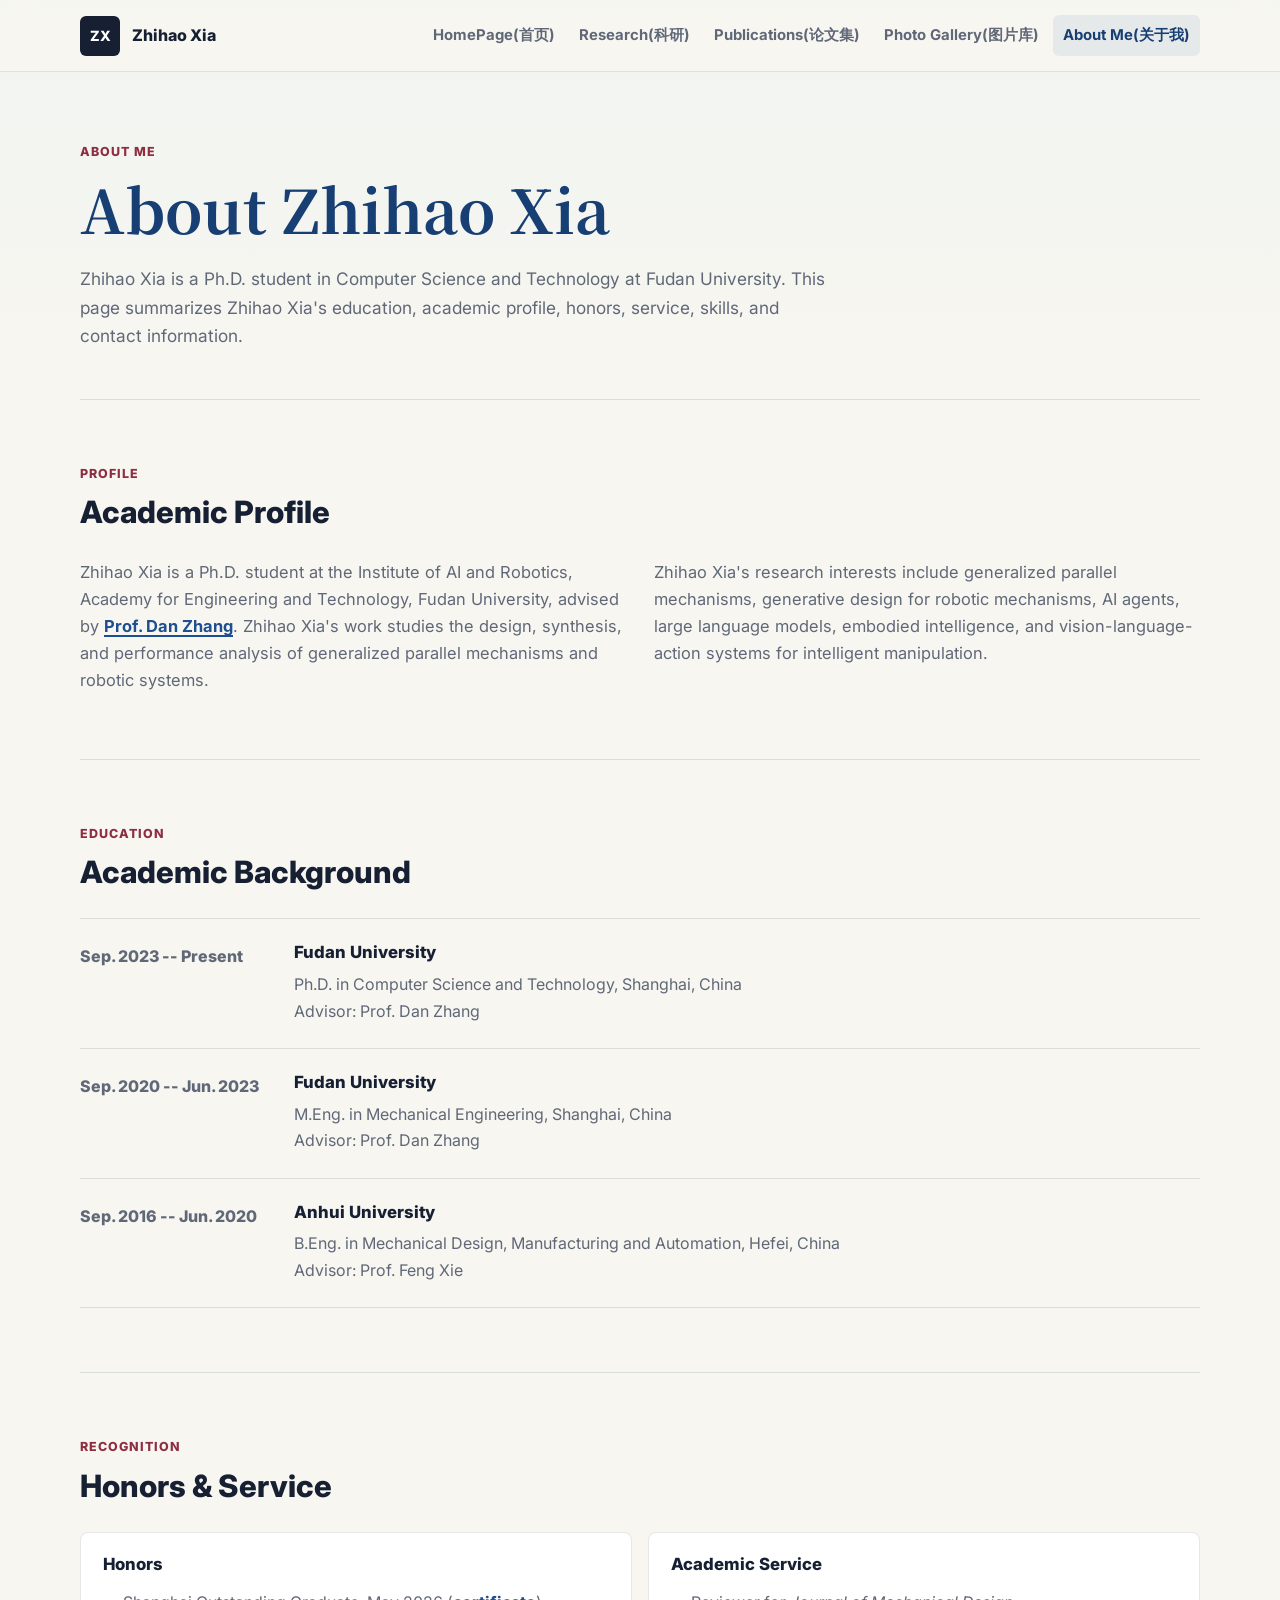
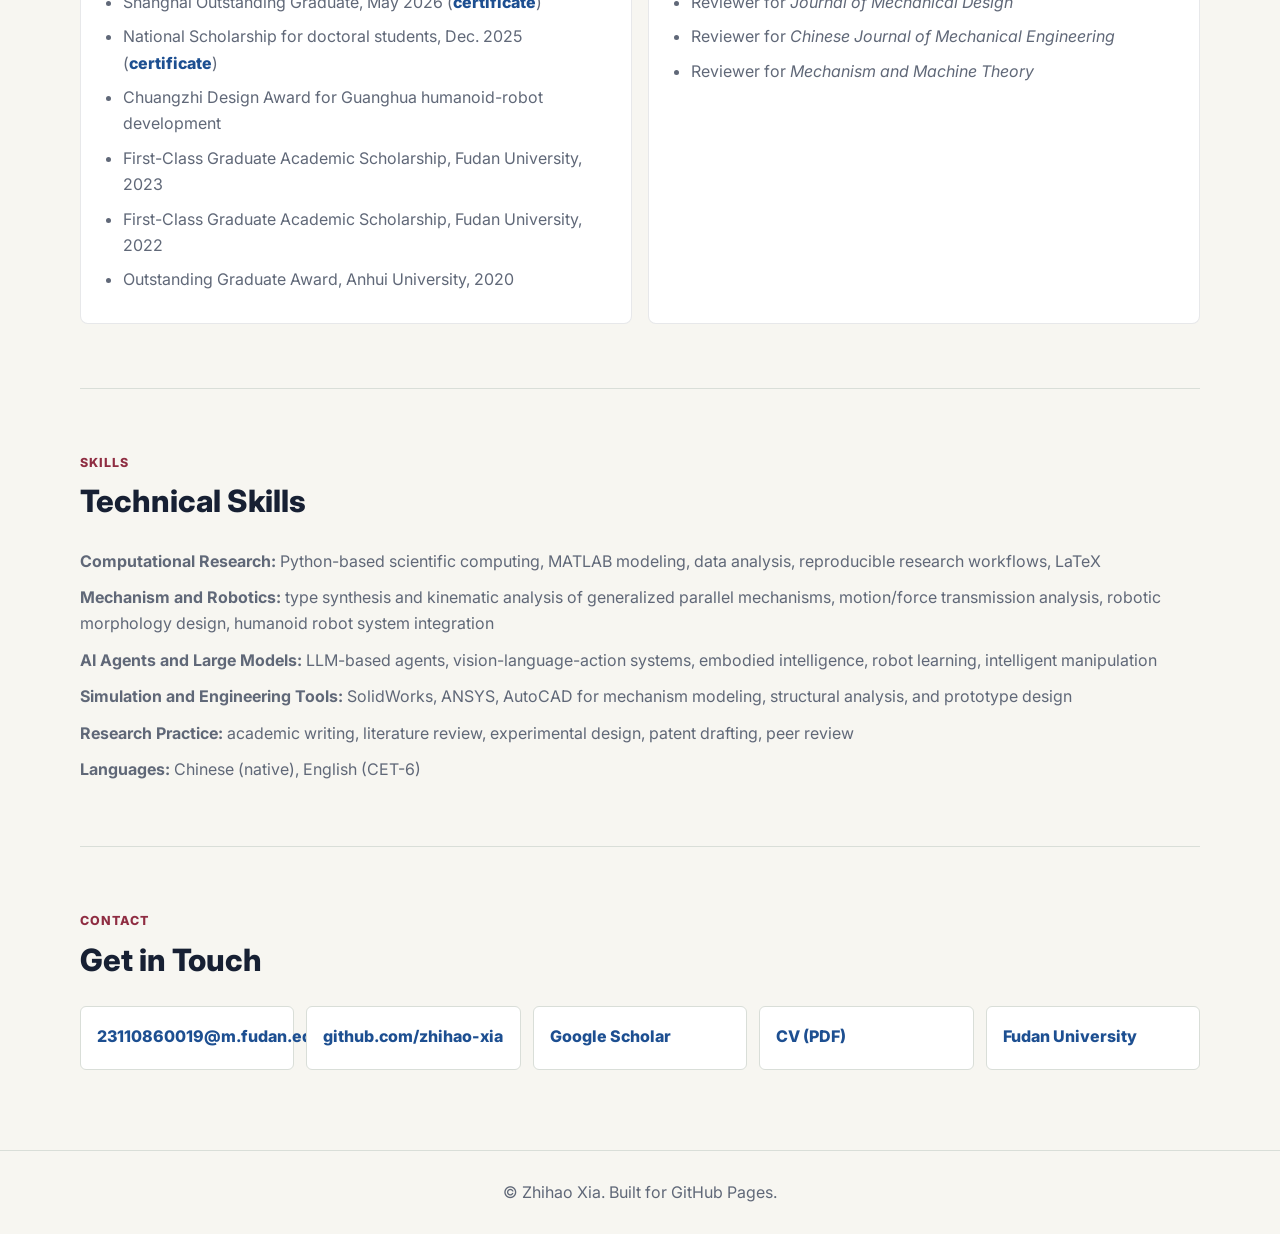
==== about.html @ 453c8d05 "Add Shanghai Outstanding Graduate certificate" ====
<!doctype html>
<html lang="zh-CN">
  <head>
    <meta charset="utf-8" />
    <meta name="viewport" content="width=device-width, initial-scale=1" />
    <meta
      name="description"
      content="About Zhihao Xia: education, research profile, honors, academic service, skills, and contact information."
    />
    <title>About Me | Zhihao Xia</title>
    <link rel="preconnect" href="https://fonts.googleapis.com" />
    <link rel="preconnect" href="https://fonts.gstatic.com" crossorigin />
    <link
      href="https://fonts.googleapis.com/css2?family=Inter:wght@400;500;600;700&family=Noto+Serif+SC:wght@500;700&display=swap"
      rel="stylesheet"
    />
    <link rel="stylesheet" href="styles.css" />
  </head>
  <body>
    <header class="site-header">
      <a class="brand" href="index.html" aria-label="Zhihao Xia home">
        <span class="brand-mark">ZX</span>
        <span class="brand-text">Zhihao Xia</span>
      </a>

      <nav class="site-nav" aria-label="Primary navigation">
        <a href="index.html">HomePage(首页)</a>
        <a href="research.html">Research(科研)</a>
        <a href="publications.html">Publications(论文集)</a>
        <a href="gallery.html">Photo Gallery(图片库)</a>
        <a href="about.html" aria-current="page">About Me(关于我)</a>
      </nav>
    </header>

    <main id="top">
      <section class="page-hero section-band">
        <p class="eyebrow">About Me</p>
        <h1>About Zhihao Xia</h1>
        <p class="hero-summary">
          Zhihao Xia is a Ph.D. student in Computer Science and Technology at
          Fudan University. This page summarizes Zhihao Xia's education,
          academic profile, honors, service, skills, and contact information.
        </p>
      </section>

      <section class="section">
        <div class="section-heading">
          <p class="eyebrow">Profile</p>
          <h2>Academic Profile</h2>
        </div>
        <div class="about-grid">
          <p>
            Zhihao Xia is a Ph.D. student at the Institute of AI and Robotics,
            Academy for Engineering and Technology, Fudan University, advised by
            <a href="https://www.polyu.edu.hk/me/people/academic-teaching-staff/zhang-dan-prof/">Prof. Dan Zhang</a>.
            Zhihao Xia's work studies the design, synthesis, and performance
            analysis of generalized parallel mechanisms and robotic systems.
          </p>
          <p>
            Zhihao Xia's research interests include generalized parallel
            mechanisms, generative design for robotic mechanisms, AI agents,
            large language models, embodied intelligence, and
            vision-language-action systems for intelligent manipulation.
          </p>
        </div>
      </section>

      <section class="section">
        <div class="section-heading">
          <p class="eyebrow">Education</p>
          <h2>Academic Background</h2>
        </div>
        <div class="timeline-list">
          <article class="timeline-item">
            <p class="timeline-date">Sep. 2023 -- Present</p>
            <div>
              <h3>Fudan University</h3>
              <p>Ph.D. in Computer Science and Technology, Shanghai, China</p>
              <p>
                Advisor:
                <a href="https://www.polyu.edu.hk/me/people/academic-teaching-staff/zhang-dan-prof/">Prof. Dan Zhang</a>
              </p>
            </div>
          </article>
          <article class="timeline-item">
            <p class="timeline-date">Sep. 2020 -- Jun. 2023</p>
            <div>
              <h3>Fudan University</h3>
              <p>M.Eng. in Mechanical Engineering, Shanghai, China</p>
              <p>
                Advisor:
                <a href="https://www.polyu.edu.hk/me/people/academic-teaching-staff/zhang-dan-prof/">Prof. Dan Zhang</a>
              </p>
            </div>
          </article>
          <article class="timeline-item">
            <p class="timeline-date">Sep. 2016 -- Jun. 2020</p>
            <div>
              <h3>Anhui University</h3>
              <p>B.Eng. in Mechanical Design, Manufacturing and Automation, Hefei, China</p>
              <p>Advisor: Prof. Feng Xie</p>
            </div>
          </article>
        </div>
      </section>

      <section class="section">
        <div class="section-heading">
          <p class="eyebrow">Recognition</p>
          <h2>Honors & Service</h2>
        </div>
        <div class="honor-grid">
          <article class="honor-card">
            <h3>Honors</h3>
            <ul class="compact-list">
              <li>
                Shanghai Outstanding Graduate, May 2026
                (<a href="assets/gallery/shanghai-outstanding-graduate-certificate.jpg">certificate</a>)
              </li>
              <li>
                National Scholarship for doctoral students, Dec. 2025
                (<a href="assets/gallery/national-scholarship-certificate.jpg">certificate</a>)
              </li>
              <li>Chuangzhi Design Award for Guanghua humanoid-robot development</li>
              <li>First-Class Graduate Academic Scholarship, Fudan University, 2023</li>
              <li>First-Class Graduate Academic Scholarship, Fudan University, 2022</li>
              <li>Outstanding Graduate Award, Anhui University, 2020</li>
            </ul>
          </article>
          <article class="honor-card">
            <h3>Academic Service</h3>
            <ul class="compact-list">
              <li>Reviewer for <em>Journal of Mechanical Design</em></li>
              <li>Reviewer for <em>Chinese Journal of Mechanical Engineering</em></li>
              <li>Reviewer for <em>Mechanism and Machine Theory</em></li>
            </ul>
          </article>
        </div>
      </section>

      <section class="section">
        <div class="section-heading">
          <p class="eyebrow">Skills</p>
          <h2>Technical Skills</h2>
        </div>
        <div class="skill-list">
          <p><strong>Computational Research:</strong> Python-based scientific computing, MATLAB modeling, data analysis, reproducible research workflows, LaTeX</p>
          <p><strong>Mechanism and Robotics:</strong> type synthesis and kinematic analysis of generalized parallel mechanisms, motion/force transmission analysis, robotic morphology design, humanoid robot system integration</p>
          <p><strong>AI Agents and Large Models:</strong> LLM-based agents, vision-language-action systems, embodied intelligence, robot learning, intelligent manipulation</p>
          <p><strong>Simulation and Engineering Tools:</strong> SolidWorks, ANSYS, AutoCAD for mechanism modeling, structural analysis, and prototype design</p>
          <p><strong>Research Practice:</strong> academic writing, literature review, experimental design, patent drafting, peer review</p>
          <p><strong>Languages:</strong> Chinese (native), English (CET-6)</p>
        </div>
      </section>

      <section class="section contact-section">
        <div class="section-heading">
          <p class="eyebrow">Contact</p>
          <h2>Get in Touch</h2>
        </div>
        <div class="contact-grid">
          <a href="mailto:23110860019@m.fudan.edu.cn">23110860019@m.fudan.edu.cn</a>
          <a href="https://github.com/zhihao-xia">github.com/zhihao-xia</a>
          <a href="https://scholar.google.com/citations?user=0CtcaZQAAAAJ&amp;hl=zh-CN">Google Scholar</a>
          <a href="assets/cv/Zhihao_Xia_CV.pdf">CV (PDF)</a>
          <a href="https://www.fudan.edu.cn/">Fudan University</a>
        </div>
      </section>
    </main>

    <footer class="site-footer">
      <p>© <span id="year"></span> Zhihao Xia. Built for GitHub Pages.</p>
    </footer>

    <script src="script.js"></script>
  </body>
</html>
---- styles.css ----
:root {
  --bg: #f7f6f1;
  --surface: #ffffff;
  --surface-soft: #fbfaf7;
  --muted-surface: #edf3ef;
  --ink: #172033;
  --ink-soft: #2f3a4e;
  --muted: #606878;
  --line: #d9ded8;
  --accent: #1d4f91;
  --accent-dark: #173f74;
  --teal: #0f766e;
  --wine: #8f2d42;
  --gold: #a16207;
  --shadow: 0 18px 45px rgba(23, 32, 51, 0.08);
  --radius: 8px;
  --max-width: 1120px;
}

* {
  box-sizing: border-box;
}

html {
  scroll-behavior: smooth;
}

body {
  margin: 0;
  color: var(--ink);
  background:
    linear-gradient(180deg, rgba(237, 243, 239, 0.78), rgba(247, 246, 241, 0) 340px),
    var(--bg);
  font-family: Inter, system-ui, -apple-system, BlinkMacSystemFont, "Segoe UI", sans-serif;
  line-height: 1.65;
}

a {
  color: inherit;
  text-decoration: none;
}

a:focus-visible,
button:focus-visible {
  outline: 3px solid rgba(29, 79, 145, 0.25);
  outline-offset: 3px;
}

.site-header {
  position: sticky;
  top: 0;
  z-index: 10;
  display: flex;
  align-items: center;
  justify-content: space-between;
  gap: 24px;
  min-height: 72px;
  padding: 14px max(22px, calc((100vw - var(--max-width)) / 2));
  background: rgba(247, 246, 241, 0.94);
  border-bottom: 1px solid rgba(217, 222, 216, 0.9);
  backdrop-filter: blur(16px);
}

.brand {
  display: inline-flex;
  align-items: center;
  gap: 12px;
  min-width: 0;
  color: var(--ink);
  font-weight: 800;
}

.brand-mark {
  display: inline-grid;
  place-items: center;
  width: 40px;
  height: 40px;
  flex: 0 0 40px;
  color: #ffffff;
  background: var(--ink);
  border-radius: 6px;
  font-size: 0.88rem;
  letter-spacing: 0;
}

.brand-text {
  white-space: nowrap;
}

.site-nav {
  display: flex;
  align-items: center;
  gap: 4px;
  color: var(--muted);
  font-size: 0.93rem;
  font-weight: 700;
}

.site-nav a {
  position: relative;
  padding: 8px 10px;
  border-radius: 6px;
  white-space: nowrap;
}

.site-nav a:hover,
.site-nav a[aria-current="page"] {
  color: var(--accent-dark);
  background: rgba(29, 79, 145, 0.08);
}

.section,
.section-band {
  width: min(100% - 40px, var(--max-width));
  margin: 0 auto;
}

.home-hero,
.hero,
.profile-intro {
  display: grid;
  grid-template-columns: minmax(0, 1fr) 310px;
  gap: clamp(32px, 6vw, 76px);
  align-items: start;
  padding: 72px 0 60px;
}

.home-intro,
.hero-content,
.profile-intro-content {
  min-width: 0;
}

.page-hero {
  padding: 70px 0 48px;
}

.page-hero h1 {
  color: var(--accent-dark);
}

.eyebrow {
  margin: 0 0 10px;
  color: var(--wine);
  font-size: 0.78rem;
  font-weight: 800;
  letter-spacing: 0.08em;
  text-transform: uppercase;
}

h1,
h2,
h3,
p {
  overflow-wrap: anywhere;
}

h1,
h2,
h3 {
  margin: 0;
  line-height: 1.18;
}

h1 {
  color: var(--ink);
  font-family: "Noto Serif SC", Georgia, serif;
  font-size: clamp(2.3rem, 4.8vw, 3.75rem);
  font-weight: 700;
}

h1 span {
  display: inline-block;
  margin-left: 12px;
  color: var(--accent-dark);
  font-family: "Noto Serif SC", Georgia, serif;
  font-size: 0.72em;
}

h2 {
  color: var(--ink);
  font-size: clamp(1.55rem, 2.4vw, 2rem);
  font-weight: 800;
}

h3 {
  color: var(--ink);
  font-size: 1.05rem;
  font-weight: 800;
}

.profile-title {
  margin: 18px 0 14px;
  color: var(--ink-soft);
  font-size: 1.08rem;
  font-weight: 800;
}

.profile-lines {
  max-width: 850px;
  color: var(--ink-soft);
}

.profile-lines p {
  margin: 7px 0;
}

.profile-lines a,
.profile-contact a,
.intro-copy a,
.about-grid a,
.hero-summary a {
  color: var(--accent);
  font-weight: 700;
  text-decoration: underline;
  text-decoration-thickness: 1.5px;
  text-underline-offset: 3px;
}

.welcome-line {
  margin: 20px 0 12px;
  color: var(--ink);
  font-weight: 800;
}

.intro-copy {
  max-width: 860px;
}

.intro-copy p {
  margin: 14px 0;
  color: var(--ink-soft);
  line-height: 1.58;
  text-align: left;
}

.intro-copy-lead {
  margin-top: 22px;
}

.profile-contact,
.last-updated {
  margin: 16px 0 0;
  color: var(--ink);
}

.quick-links,
.hero-actions {
  display: flex;
  flex-wrap: wrap;
  gap: 10px;
  margin-top: 28px;
}

.button {
  display: inline-flex;
  align-items: center;
  justify-content: center;
  min-height: 42px;
  padding: 9px 15px;
  border: 1px solid var(--line);
  border-radius: 6px;
  background: var(--surface);
  color: var(--ink);
  font-weight: 800;
  box-shadow: 0 1px 0 rgba(23, 32, 51, 0.05);
}

.button:hover {
  border-color: rgba(29, 79, 145, 0.45);
  color: var(--accent-dark);
}

.button-primary {
  color: #ffffff;
  border-color: var(--accent);
  background: var(--accent);
}

.button-primary:hover {
  color: #ffffff;
  border-color: var(--accent-dark);
  background: var(--accent-dark);
}

.profile-card,
.profile-panel {
  padding: 14px;
  background: rgba(255, 255, 255, 0.86);
  border: 1px solid rgba(217, 222, 216, 0.95);
  border-radius: var(--radius);
  box-shadow: var(--shadow);
}

.profile-panel-compact {
  padding: 12px;
  box-shadow: none;
}

.profile-photo {
  display: block;
  width: 100%;
  aspect-ratio: 5 / 7;
  height: auto;
  object-fit: cover;
  object-position: center top;
  border-radius: 6px;
  background: #dfe8e4;
}

.profile-card-body {
  padding: 16px 2px 2px;
}

.profile-card-name,
.profile-meta .profile-name {
  margin: 0;
  color: var(--ink);
  font-weight: 800;
}

.profile-card-meta,
.profile-meta {
  margin: 8px 0 0;
  color: var(--muted);
  font-size: 0.95rem;
}

.profile-meta p {
  margin: 4px 0;
}

.section {
  padding: 64px 0;
  border-top: 1px solid var(--line);
}

.section-muted {
  width: 100%;
  max-width: none;
  padding-right: max(20px, calc((100vw - var(--max-width)) / 2));
  padding-left: max(20px, calc((100vw - var(--max-width)) / 2));
  background: var(--muted-surface);
}

.section-heading {
  max-width: 760px;
  margin-bottom: 28px;
}

.section-heading-row {
  display: flex;
  align-items: end;
  justify-content: space-between;
  gap: 20px;
  max-width: none;
}

.hero-summary {
  max-width: 760px;
  margin: 22px 0 0;
  color: var(--muted);
  font-size: 1.08rem;
}

.text-link {
  color: var(--accent);
  font-weight: 800;
  text-decoration: underline;
  text-decoration-thickness: 2px;
  text-underline-offset: 4px;
}

.text-link:hover {
  color: var(--accent-dark);
}

.focus-grid,
.interest-grid,
.project-grid {
  display: grid;
  grid-template-columns: repeat(3, minmax(0, 1fr));
  gap: 16px;
}

.project-grid {
  grid-template-columns: repeat(2, minmax(0, 1fr));
}

.focus-card,
.interest-card,
.project-card,
.honor-card {
  min-height: 188px;
  padding: 22px;
  background: var(--surface);
  border: 1px solid rgba(23, 32, 51, 0.1);
  border-radius: var(--radius);
}

.focus-card {
  display: flex;
  flex-direction: column;
  gap: 12px;
}

.focus-index {
  margin: 0;
  color: var(--gold);
  font-size: 0.84rem;
  font-weight: 800;
}

.focus-card p,
.interest-card p,
.project-card p,
.publication-item p,
.compact-publication p,
.cv-block p,
.compact-list {
  color: var(--muted);
}

.focus-card p:last-child,
.interest-card p,
.project-card p {
  margin-bottom: 0;
}

.home-dashboard {
  display: grid;
  grid-template-columns: minmax(0, 1.35fr) minmax(300px, 0.8fr);
  gap: clamp(34px, 5vw, 64px);
  align-items: start;
}

.home-main-column,
.home-side-column {
  min-width: 0;
}

.home-side-column {
  padding-left: clamp(0px, 3vw, 28px);
  border-left: 1px solid var(--line);
}

.news-list {
  display: grid;
  gap: 15px;
  margin: 0;
  padding: 0;
  list-style: none;
}

.news-item {
  display: grid;
  grid-template-columns: 94px 28px minmax(0, 1fr);
  gap: 8px;
  align-items: start;
}

.news-item time {
  color: var(--ink);
  font-style: italic;
  font-weight: 800;
  white-space: nowrap;
}

.news-emoji {
  line-height: 1.65;
}

.news-item p {
  margin: 0;
  color: var(--muted);
}

.news-item a {
  color: var(--accent);
  font-weight: 800;
  text-decoration: underline;
  text-decoration-thickness: 1.5px;
  text-underline-offset: 3px;
}

.compact-publication-list {
  display: grid;
  gap: 18px;
}

.compact-publication {
  padding-bottom: 18px;
  border-bottom: 1px solid var(--line);
}

.compact-publication h3 {
  margin: 5px 0 8px;
  font-size: 0.98rem;
}

.compact-publication p {
  margin: 0;
  font-size: 0.94rem;
}

.publication-year {
  margin: 2px 0 0;
  color: var(--wine);
  font-weight: 800;
}

.side-link {
  display: inline-flex;
  margin-top: 22px;
}

.about-grid {
  display: grid;
  grid-template-columns: repeat(2, minmax(0, 1fr));
  gap: 28px;
  color: var(--muted);
  font-size: 1.03rem;
}

.about-grid p {
  margin: 0;
}

.timeline-list {
  display: grid;
  gap: 0;
  border-top: 1px solid var(--line);
}

.timeline-item {
  display: grid;
  grid-template-columns: 190px minmax(0, 1fr);
  gap: 24px;
  padding: 24px 0;
  border-bottom: 1px solid var(--line);
}

.timeline-date {
  margin: 2px 0 0;
  color: var(--wine);
  font-weight: 800;
}

.timeline-item h3 {
  margin-bottom: 8px;
}

.timeline-item p {
  margin: 0;
  color: var(--muted);
}

.project-tag {
  margin: 0 0 14px;
  color: var(--gold);
  font-size: 0.78rem;
  font-weight: 800;
  letter-spacing: 0.06em;
  text-transform: uppercase;
}

.publication-list {
  display: grid;
  gap: 16px;
}

.publication-item {
  display: grid;
  grid-template-columns: 92px minmax(0, 1fr);
  gap: 22px;
  padding: 22px 0;
  border-top: 1px solid var(--line);
}

.publication-item:first-child {
  border-top: 0;
}

.publication-item h3 {
  margin-bottom: 8px;
}

.publication-item p {
  margin: 0;
}

.inline-links {
  display: flex;
  flex-wrap: wrap;
  gap: 12px;
  margin-top: 10px;
  font-weight: 800;
}

.inline-links a {
  color: var(--accent);
}

.research-project-section {
  padding-top: 56px;
}

.research-project-list {
  display: grid;
  gap: 18px;
}

.research-project {
  padding: 28px;
  background: var(--surface);
  border: 1px solid var(--line);
  border-radius: var(--radius);
  box-shadow: 0 10px 30px rgba(23, 32, 51, 0.05);
}

.research-project h2 {
  max-width: 880px;
  font-size: 1.45rem;
}

.research-project-body {
  display: grid;
  grid-template-columns: minmax(220px, 280px) minmax(0, 1fr);
  gap: 24px;
  align-items: start;
  margin-top: 4px;
}

.research-project-figure {
  margin: 0;
  overflow: hidden;
  border: 1px solid var(--line);
  border-radius: 6px;
  background: #ffffff;
}

.research-project-figure img {
  display: block;
  width: 100%;
  aspect-ratio: 4 / 3;
  height: auto;
  object-fit: cover;
}

.research-project-figure figcaption {
  padding: 9px 11px;
  color: var(--muted);
  background: rgba(251, 250, 247, 0.96);
  border-top: 1px solid var(--line);
  font-size: 0.74rem;
  font-weight: 700;
  line-height: 1.35;
}

.research-project-figure figcaption a {
  color: var(--accent);
  font-weight: 800;
}

.research-project-copy {
  min-width: 0;
}

.research-project-copy > p {
  margin-top: 0;
  color: var(--muted);
}

.project-description {
  max-width: 880px;
  color: var(--muted);
}

.project-meta-list {
  display: flex;
  flex-wrap: wrap;
  gap: 8px;
  margin: 14px 0 16px;
}

.project-meta-list span {
  padding: 6px 10px;
  color: var(--teal);
  background: rgba(15, 118, 110, 0.08);
  border: 1px solid rgba(15, 118, 110, 0.16);
  border-radius: 6px;
  font-size: 0.86rem;
  font-weight: 800;
}

.related-block {
  margin-top: 18px;
  padding-top: 18px;
  border-top: 1px solid var(--line);
}

.related-block h3 {
  font-size: 0.98rem;
}

.honor-grid {
  display: grid;
  grid-template-columns: repeat(2, minmax(0, 1fr));
  gap: 16px;
}

.compact-list {
  margin: 14px 0 0;
  padding-left: 20px;
}

.compact-list li {
  margin: 8px 0;
}

.compact-list a {
  color: var(--accent);
  font-weight: 800;
}

.numbered-list {
  margin: 0;
  padding-left: 22px;
  color: var(--muted);
}

.numbered-list li {
  margin: 12px 0;
}

.skill-list {
  display: grid;
  gap: 10px;
  color: var(--muted);
}

.skill-list p {
  margin: 0;
}

.gallery-grid {
  display: grid;
  grid-template-columns: repeat(2, minmax(0, 1fr));
  gap: 18px;
}

.gallery-item {
  margin: 0;
  overflow: hidden;
  background: var(--surface);
  border: 1px solid var(--line);
  border-radius: var(--radius);
}

.gallery-item img {
  display: block;
  width: 100%;
  aspect-ratio: 977 / 643;
  height: auto;
  object-fit: cover;
}

.gallery-item-portrait img {
  aspect-ratio: 3 / 4;
  object-fit: contain;
  object-position: center center;
  background: #f5f1ea;
}

.gallery-item-document img {
  aspect-ratio: 1400 / 957;
  object-fit: contain;
  object-position: center center;
  background: #f5f1ea;
}

.gallery-item-document-portrait img {
  aspect-ratio: 1055 / 1491;
  object-fit: contain;
  object-position: center center;
  background: #f5f1ea;
}

.gallery-item figcaption {
  padding: 12px 14px;
  color: var(--muted);
  font-weight: 800;
}

.video-frame {
  overflow: hidden;
  background: #000000;
  border: 1px solid var(--line);
  border-radius: var(--radius);
}

.video-frame video {
  display: block;
  width: 100%;
  max-height: 76vh;
}

.cv-block {
  display: flex;
  align-items: center;
  justify-content: space-between;
  gap: 28px;
  padding: 30px;
  background: var(--surface);
  border: 1px solid var(--line);
  border-radius: var(--radius);
}

.cv-block p {
  max-width: 680px;
  margin: 12px 0 0;
}

.contact-section {
  padding-bottom: 80px;
}

.contact-grid {
  display: grid;
  grid-template-columns: repeat(auto-fit, minmax(180px, 1fr));
  gap: 12px;
}

.contact-grid a {
  min-height: 64px;
  padding: 16px;
  border: 1px solid var(--line);
  border-radius: 6px;
  background: var(--surface);
  color: var(--accent);
  font-weight: 800;
}

.contact-grid a:hover {
  border-color: rgba(29, 79, 145, 0.45);
  color: var(--accent-dark);
}

.site-footer {
  padding: 28px 20px;
  color: var(--muted);
  text-align: center;
  border-top: 1px solid var(--line);
}

.site-footer p {
  margin: 0;
}

@media (max-width: 960px) {
  .site-header {
    align-items: flex-start;
    flex-direction: column;
  }

  .site-nav {
    width: 100%;
    overflow-x: auto;
    padding-bottom: 2px;
  }

  .home-hero,
  .hero,
  .profile-intro {
    grid-template-columns: 1fr;
    padding-top: 52px;
  }

  .profile-card,
  .profile-panel {
    max-width: 360px;
  }

  .home-dashboard {
    grid-template-columns: 1fr;
  }

  .home-side-column {
    padding-left: 0;
    border-left: 0;
  }

  .focus-grid,
  .interest-grid,
  .project-grid,
  .honor-grid,
  .contact-grid,
  .gallery-grid {
    grid-template-columns: repeat(2, minmax(0, 1fr));
  }

  .research-project-body {
    grid-template-columns: 1fr;
  }

  .research-project-figure {
    max-width: 460px;
  }
}

@media (max-width: 640px) {
  .section,
  .section-band {
    width: min(100% - 32px, var(--max-width));
  }

  .section {
    padding: 50px 0;
  }

  .section-muted {
    padding-right: 16px;
    padding-left: 16px;
  }

  h1 span {
    display: block;
    margin: 6px 0 0;
  }

  .about-grid,
  .focus-grid,
  .interest-grid,
  .project-grid,
  .honor-grid,
  .contact-grid,
  .gallery-grid,
  .timeline-item,
  .publication-item {
    grid-template-columns: 1fr;
  }

  .news-item {
    grid-template-columns: 84px 24px minmax(0, 1fr);
    gap: 6px;
  }

  .section-heading-row,
  .cv-block {
    align-items: flex-start;
    flex-direction: column;
  }

  .publication-item {
    gap: 8px;
  }

  .publication-year {
    margin-top: 0;
  }

  .research-project {
    padding: 22px;
  }

  .research-project-figure {
    max-width: none;
  }

  .quick-links .button,
  .hero-actions .button {
    flex: 1 1 130px;
  }
}
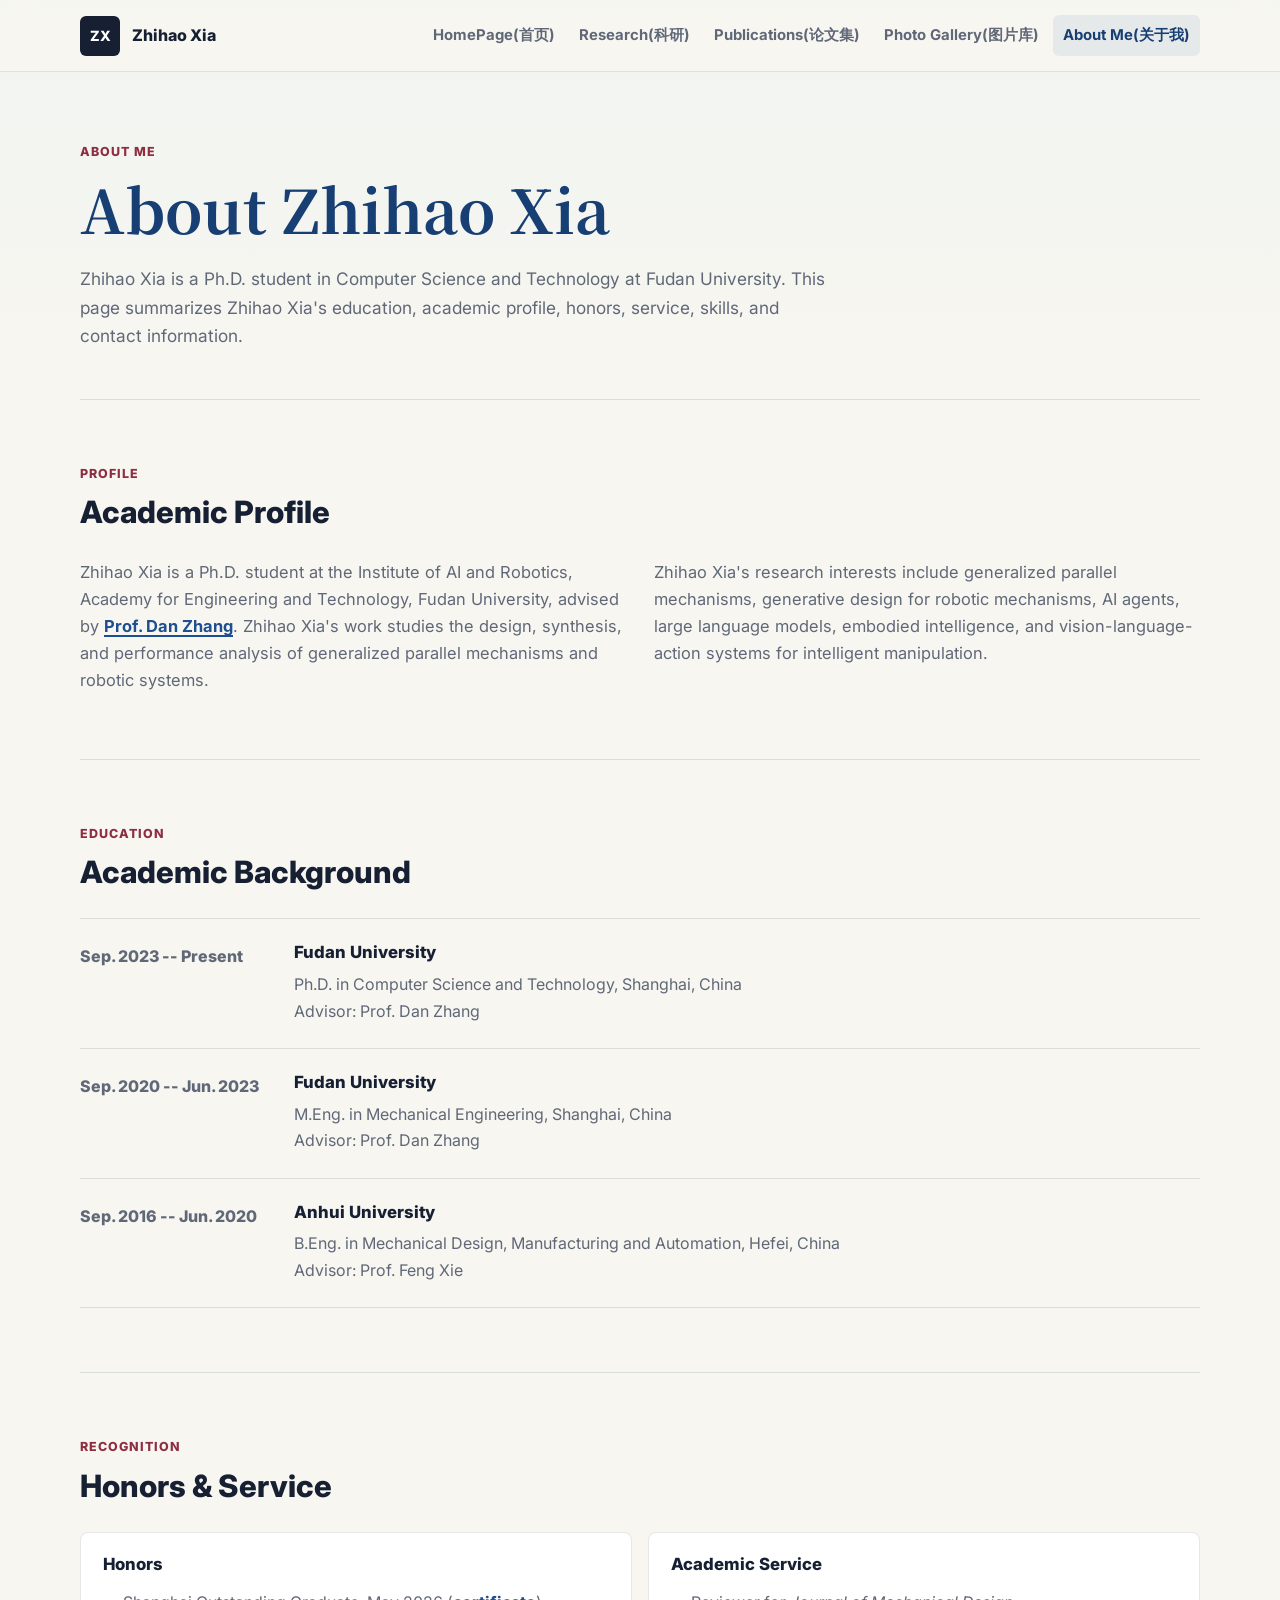
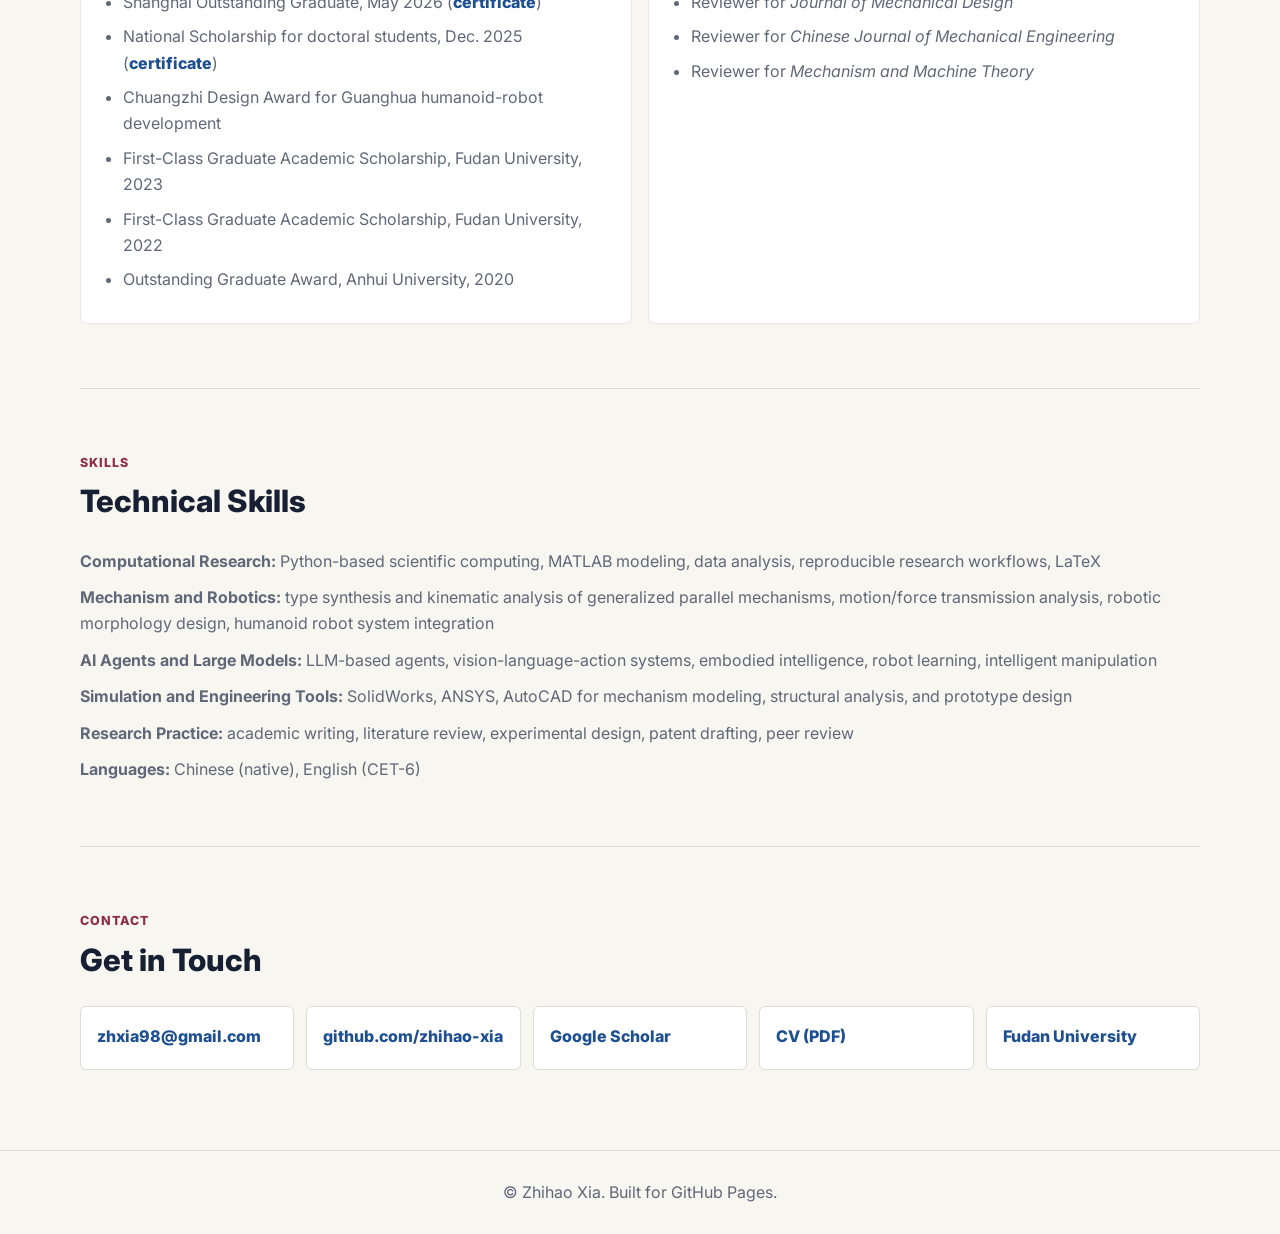
==== commit 51f10dc8: "Update contact email" ====
--- a/about.html
+++ b/about.html
@@ -159,7 +159,7 @@
           <h2>Get in Touch</h2>
         </div>
         <div class="contact-grid">
-          <a href="mailto:23110860019@m.fudan.edu.cn">23110860019@m.fudan.edu.cn</a>
+          <a href="mailto:zhxia98@gmail.com">zhxia98@gmail.com</a>
           <a href="https://github.com/zhihao-xia">github.com/zhihao-xia</a>
           <a href="https://scholar.google.com/citations?user=0CtcaZQAAAAJ&amp;hl=zh-CN">Google Scholar</a>
           <a href="assets/cv/Zhihao_Xia_CV.pdf">CV (PDF)</a>
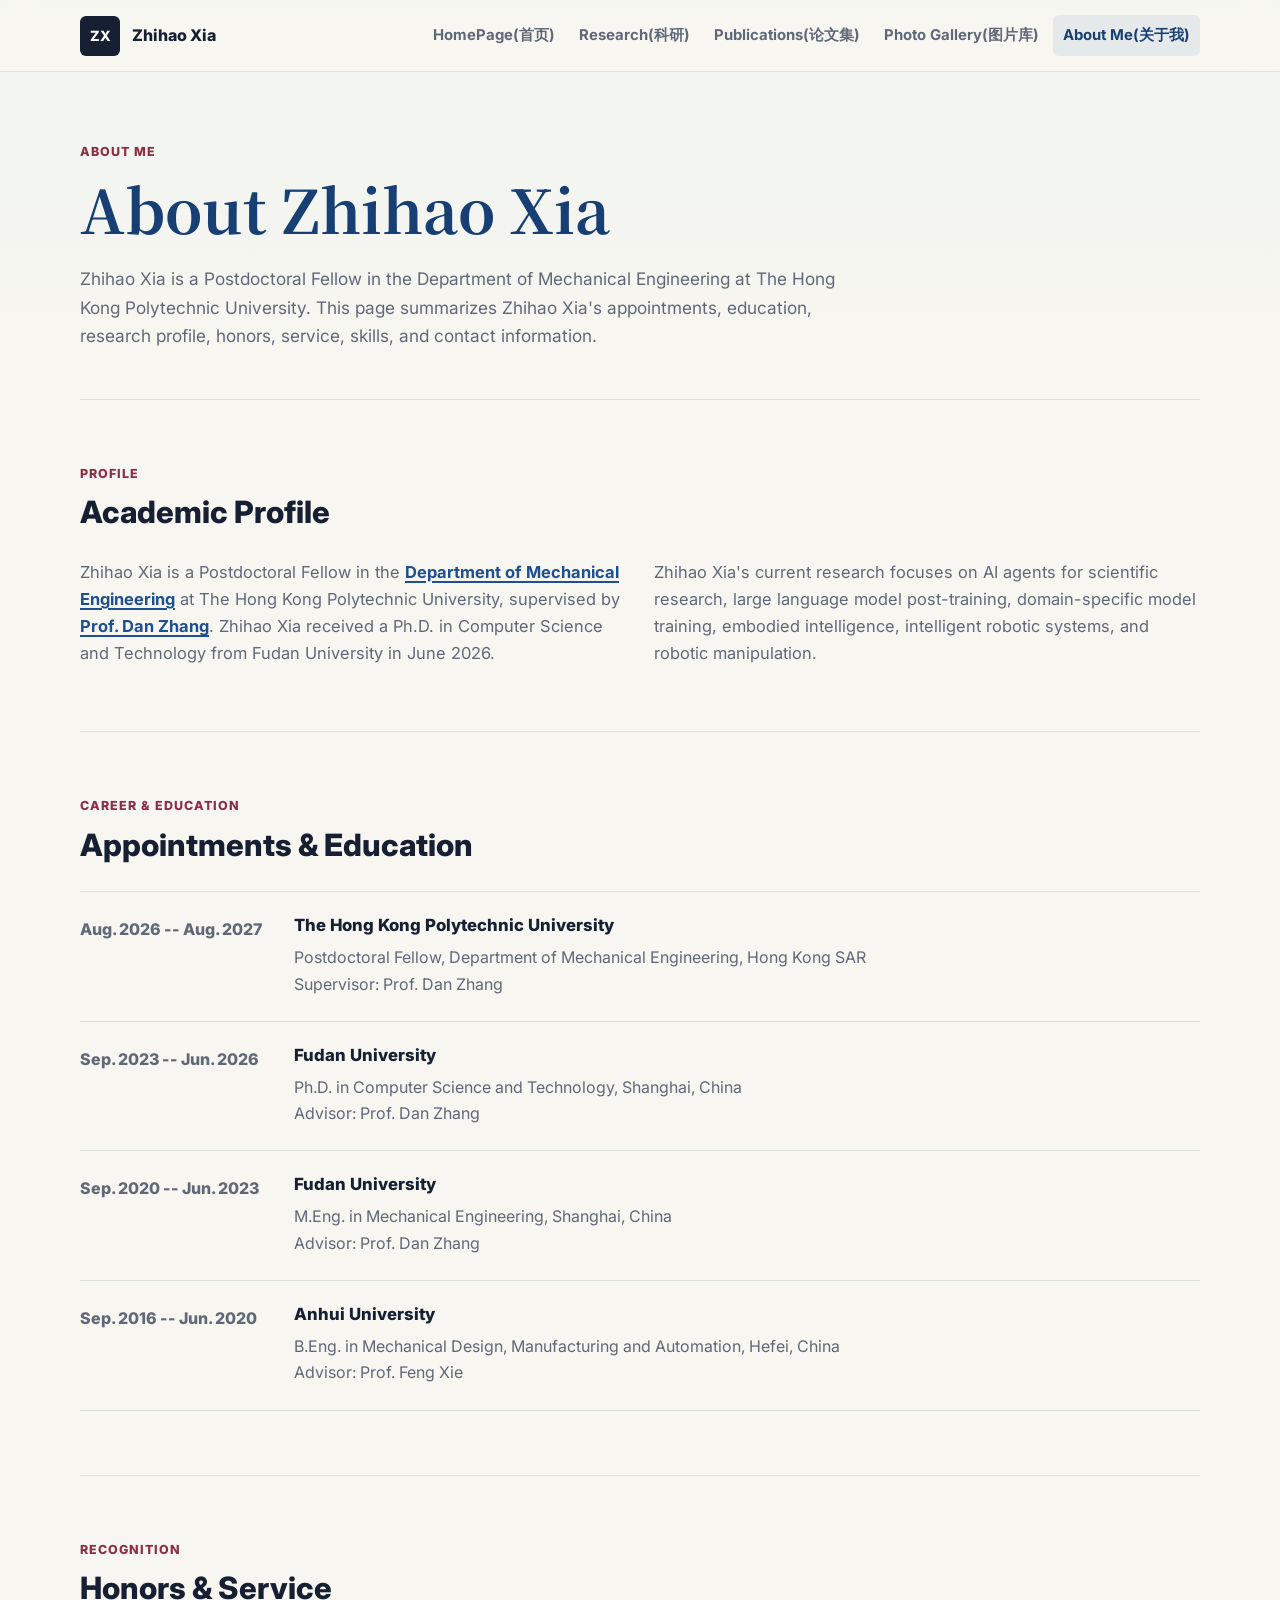
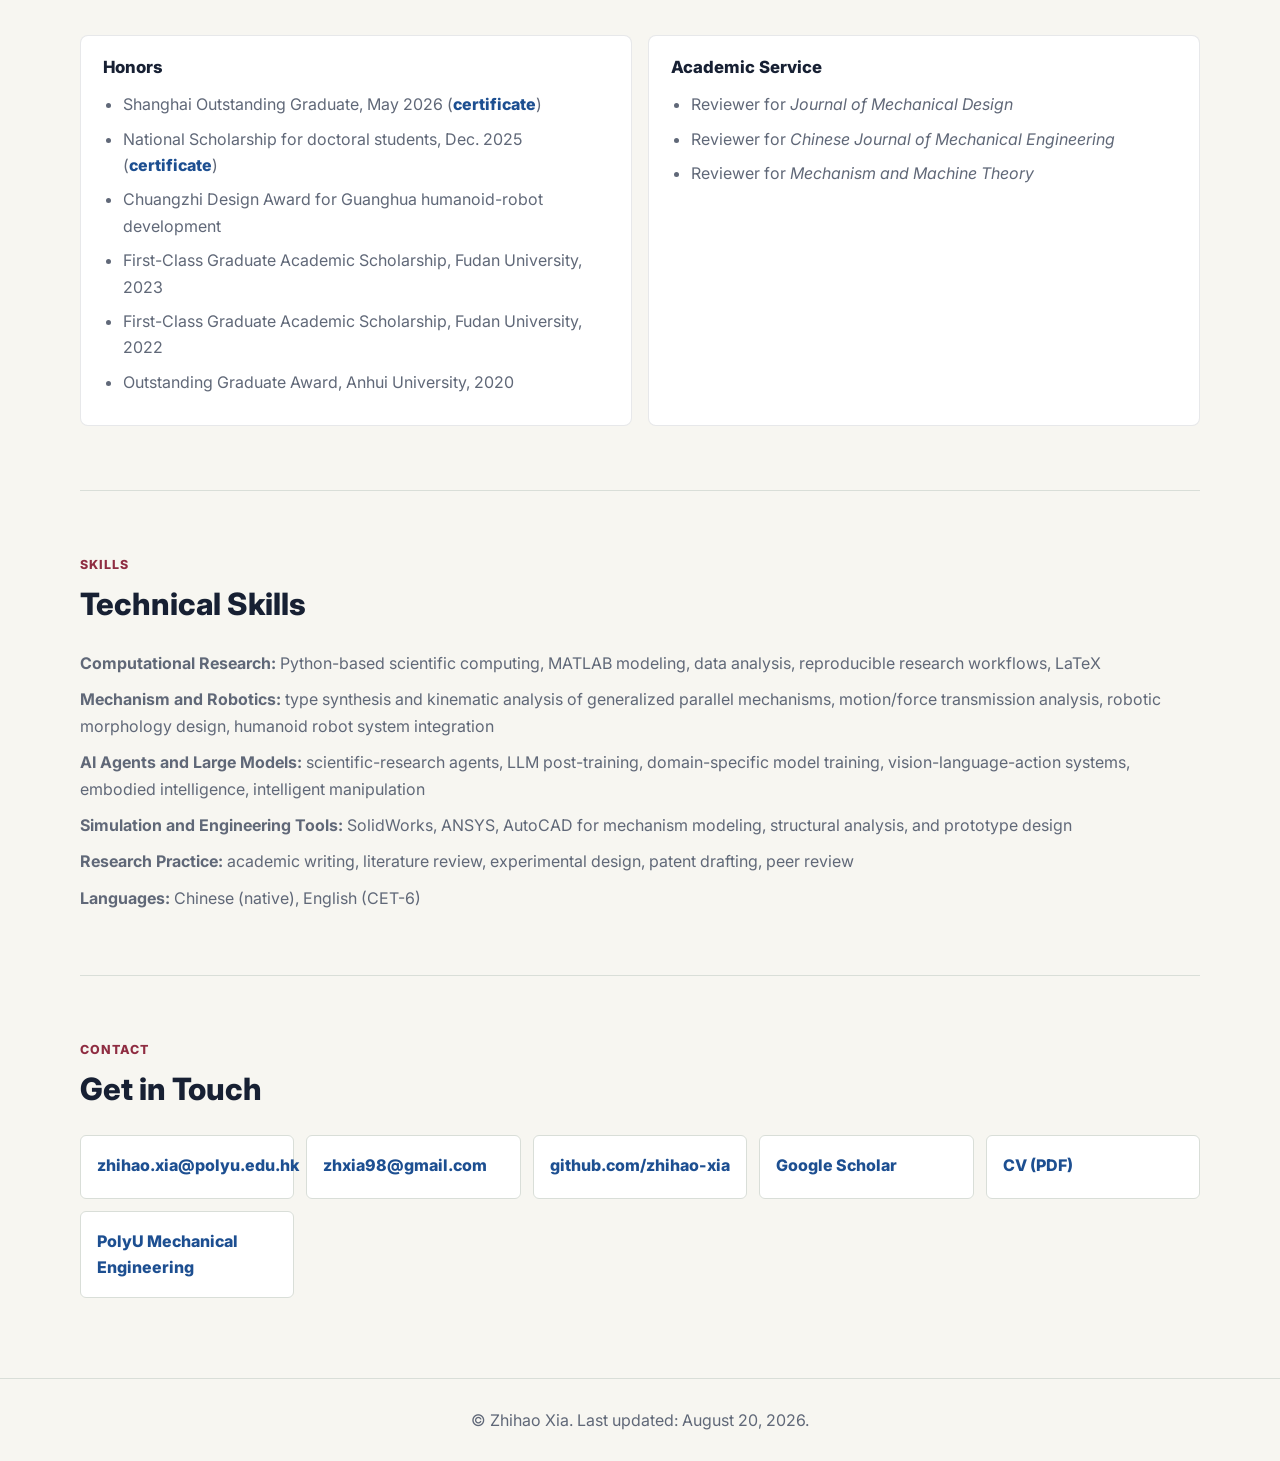
==== commit e506fa3c: "Update profile for PolyU postdoctoral position" ====
--- a/about.html
+++ b/about.html
@@ -37,9 +37,10 @@
         <p class="eyebrow">About Me</p>
         <h1>About Zhihao Xia</h1>
         <p class="hero-summary">
-          Zhihao Xia is a Ph.D. student in Computer Science and Technology at
-          Fudan University. This page summarizes Zhihao Xia's education,
-          academic profile, honors, service, skills, and contact information.
+          Zhihao Xia is a Postdoctoral Fellow in the Department of Mechanical
+          Engineering at The Hong Kong Polytechnic University. This page
+          summarizes Zhihao Xia's appointments, education, research profile,
+          honors, service, skills, and contact information.
         </p>
       </section>
 
@@ -50,29 +51,41 @@
         </div>
         <div class="about-grid">
           <p>
-            Zhihao Xia is a Ph.D. student at the Institute of AI and Robotics,
-            Academy for Engineering and Technology, Fudan University, advised by
+            Zhihao Xia is a Postdoctoral Fellow in the
+            <a href="https://www.polyu.edu.hk/me/">Department of Mechanical Engineering</a>
+            at The Hong Kong Polytechnic University, supervised by
             <a href="https://www.polyu.edu.hk/me/people/academic-teaching-staff/zhang-dan-prof/">Prof. Dan Zhang</a>.
-            Zhihao Xia's work studies the design, synthesis, and performance
-            analysis of generalized parallel mechanisms and robotic systems.
+            Zhihao Xia received a Ph.D. in Computer Science and Technology from
+            Fudan University in June 2026.
           </p>
           <p>
-            Zhihao Xia's research interests include generalized parallel
-            mechanisms, generative design for robotic mechanisms, AI agents,
-            large language models, embodied intelligence, and
-            vision-language-action systems for intelligent manipulation.
+            Zhihao Xia's current research focuses on AI agents for scientific
+            research, large language model post-training, domain-specific model
+            training, embodied intelligence, intelligent robotic systems, and
+            robotic manipulation.
           </p>
         </div>
       </section>
 
       <section class="section">
         <div class="section-heading">
-          <p class="eyebrow">Education</p>
-          <h2>Academic Background</h2>
+          <p class="eyebrow">Career & Education</p>
+          <h2>Appointments & Education</h2>
         </div>
         <div class="timeline-list">
           <article class="timeline-item">
-            <p class="timeline-date">Sep. 2023 -- Present</p>
+            <p class="timeline-date">Aug. 2026 -- Aug. 2027</p>
+            <div>
+              <h3>The Hong Kong Polytechnic University</h3>
+              <p>Postdoctoral Fellow, Department of Mechanical Engineering, Hong Kong SAR</p>
+              <p>
+                Supervisor:
+                <a href="https://www.polyu.edu.hk/me/people/academic-teaching-staff/zhang-dan-prof/">Prof. Dan Zhang</a>
+              </p>
+            </div>
+          </article>
+          <article class="timeline-item">
+            <p class="timeline-date">Sep. 2023 -- Jun. 2026</p>
             <div>
               <h3>Fudan University</h3>
               <p>Ph.D. in Computer Science and Technology, Shanghai, China</p>
@@ -146,7 +159,7 @@
         <div class="skill-list">
           <p><strong>Computational Research:</strong> Python-based scientific computing, MATLAB modeling, data analysis, reproducible research workflows, LaTeX</p>
           <p><strong>Mechanism and Robotics:</strong> type synthesis and kinematic analysis of generalized parallel mechanisms, motion/force transmission analysis, robotic morphology design, humanoid robot system integration</p>
-          <p><strong>AI Agents and Large Models:</strong> LLM-based agents, vision-language-action systems, embodied intelligence, robot learning, intelligent manipulation</p>
+          <p><strong>AI Agents and Large Models:</strong> scientific-research agents, LLM post-training, domain-specific model training, vision-language-action systems, embodied intelligence, intelligent manipulation</p>
           <p><strong>Simulation and Engineering Tools:</strong> SolidWorks, ANSYS, AutoCAD for mechanism modeling, structural analysis, and prototype design</p>
           <p><strong>Research Practice:</strong> academic writing, literature review, experimental design, patent drafting, peer review</p>
           <p><strong>Languages:</strong> Chinese (native), English (CET-6)</p>
@@ -159,17 +172,18 @@
           <h2>Get in Touch</h2>
         </div>
         <div class="contact-grid">
+          <a href="mailto:zhihao.xia@polyu.edu.hk">zhihao.xia@polyu.edu.hk</a>
           <a href="mailto:zhxia98@gmail.com">zhxia98@gmail.com</a>
           <a href="https://github.com/zhihao-xia">github.com/zhihao-xia</a>
           <a href="https://scholar.google.com/citations?user=0CtcaZQAAAAJ&amp;hl=zh-CN">Google Scholar</a>
           <a href="assets/cv/Zhihao_Xia_CV.pdf">CV (PDF)</a>
-          <a href="https://www.fudan.edu.cn/">Fudan University</a>
+          <a href="https://www.polyu.edu.hk/me/">PolyU Mechanical Engineering</a>
         </div>
       </section>
     </main>
 
     <footer class="site-footer">
-      <p>© <span id="year"></span> Zhihao Xia. Built for GitHub Pages.</p>
+      <p>© <span id="year"></span> Zhihao Xia. Last updated: August 20, 2026.</p>
     </footer>
 
     <script src="script.js"></script>
--- a/styles.css
+++ b/styles.css
@@ -514,6 +514,42 @@
   margin-top: 22px;
 }
 
+.service-panel {
+  margin-top: 36px;
+  padding-top: 26px;
+  border-top: 1px solid var(--line);
+}
+
+.service-panel h2 {
+  margin-bottom: 12px;
+  font-size: 1.25rem;
+}
+
+.service-list {
+  display: grid;
+  gap: 10px;
+  margin: 0;
+  padding: 0;
+  color: var(--muted);
+  list-style: none;
+}
+
+.service-list li {
+  position: relative;
+  padding-left: 18px;
+}
+
+.service-list li::before {
+  position: absolute;
+  top: 0.72em;
+  left: 0;
+  width: 6px;
+  height: 6px;
+  background: var(--wine);
+  border-radius: 50%;
+  content: "";
+}
+
 .about-grid {
   display: grid;
   grid-template-columns: repeat(2, minmax(0, 1fr));
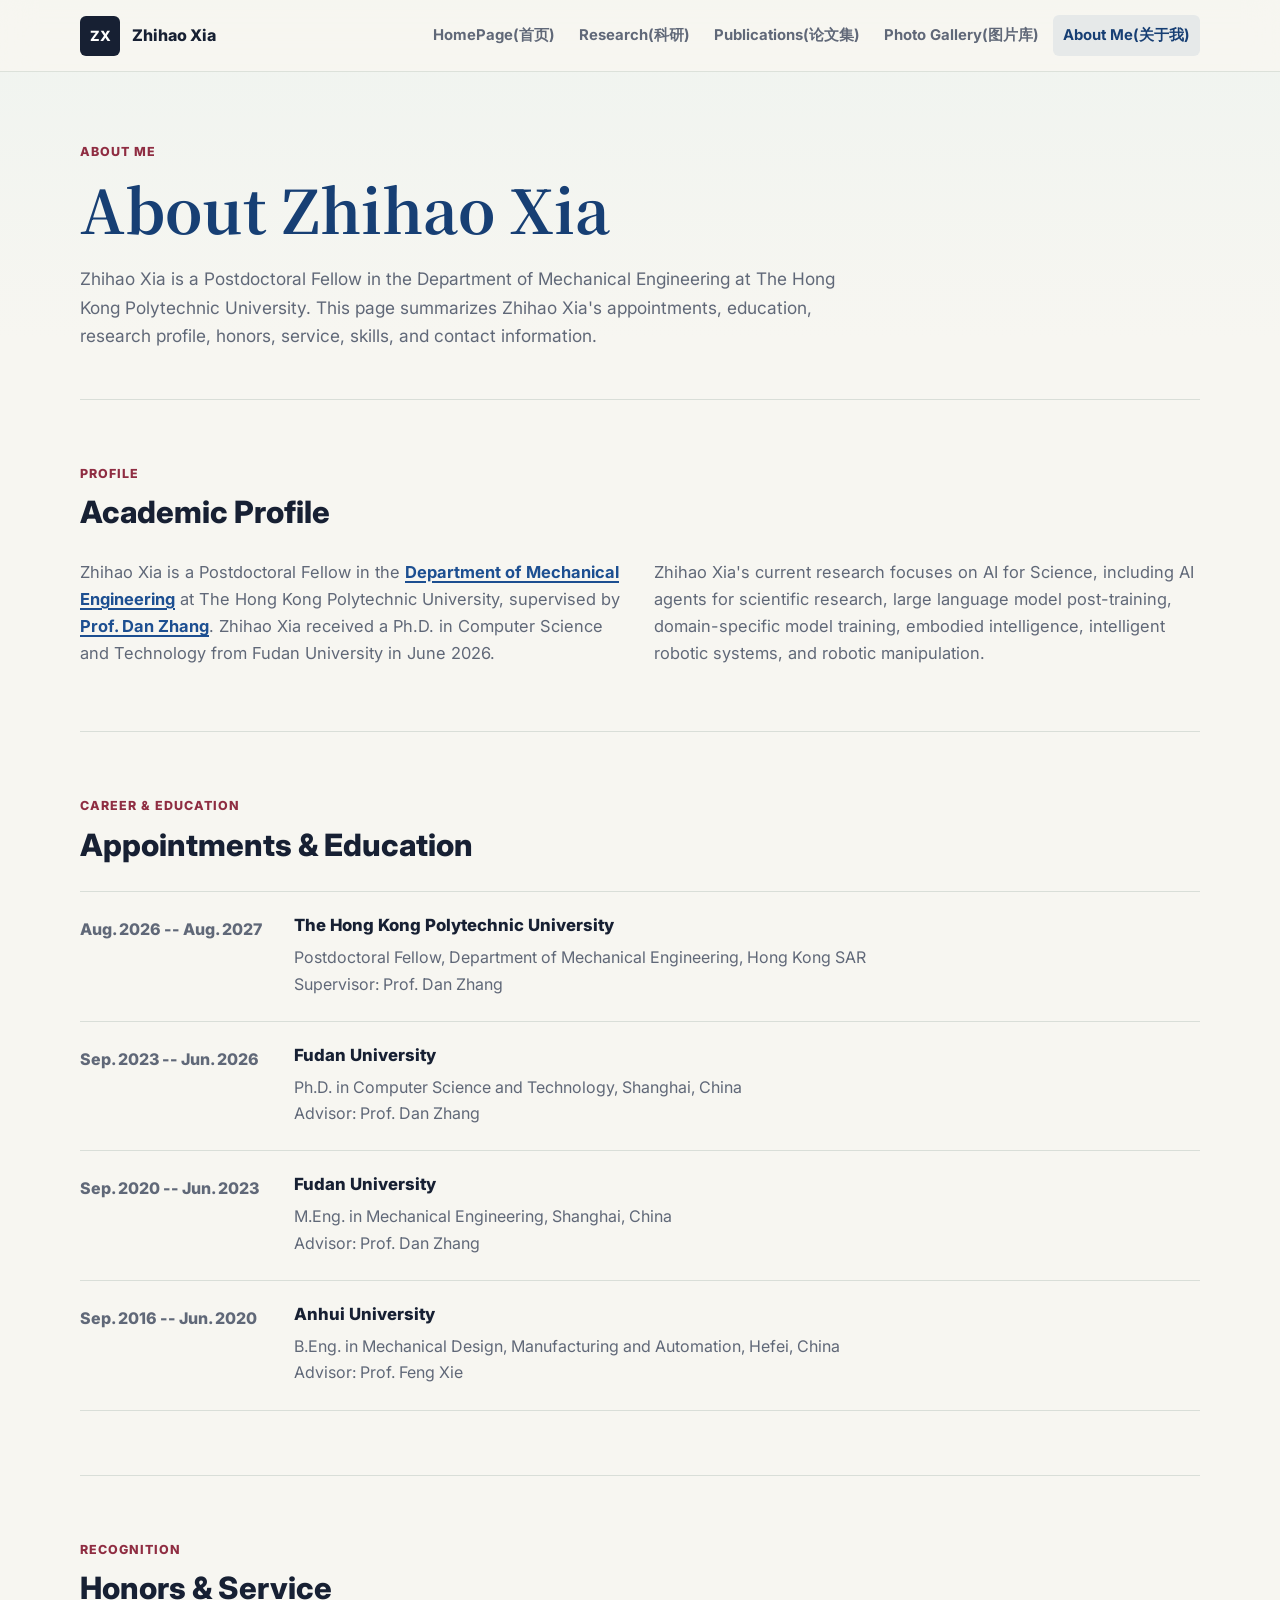
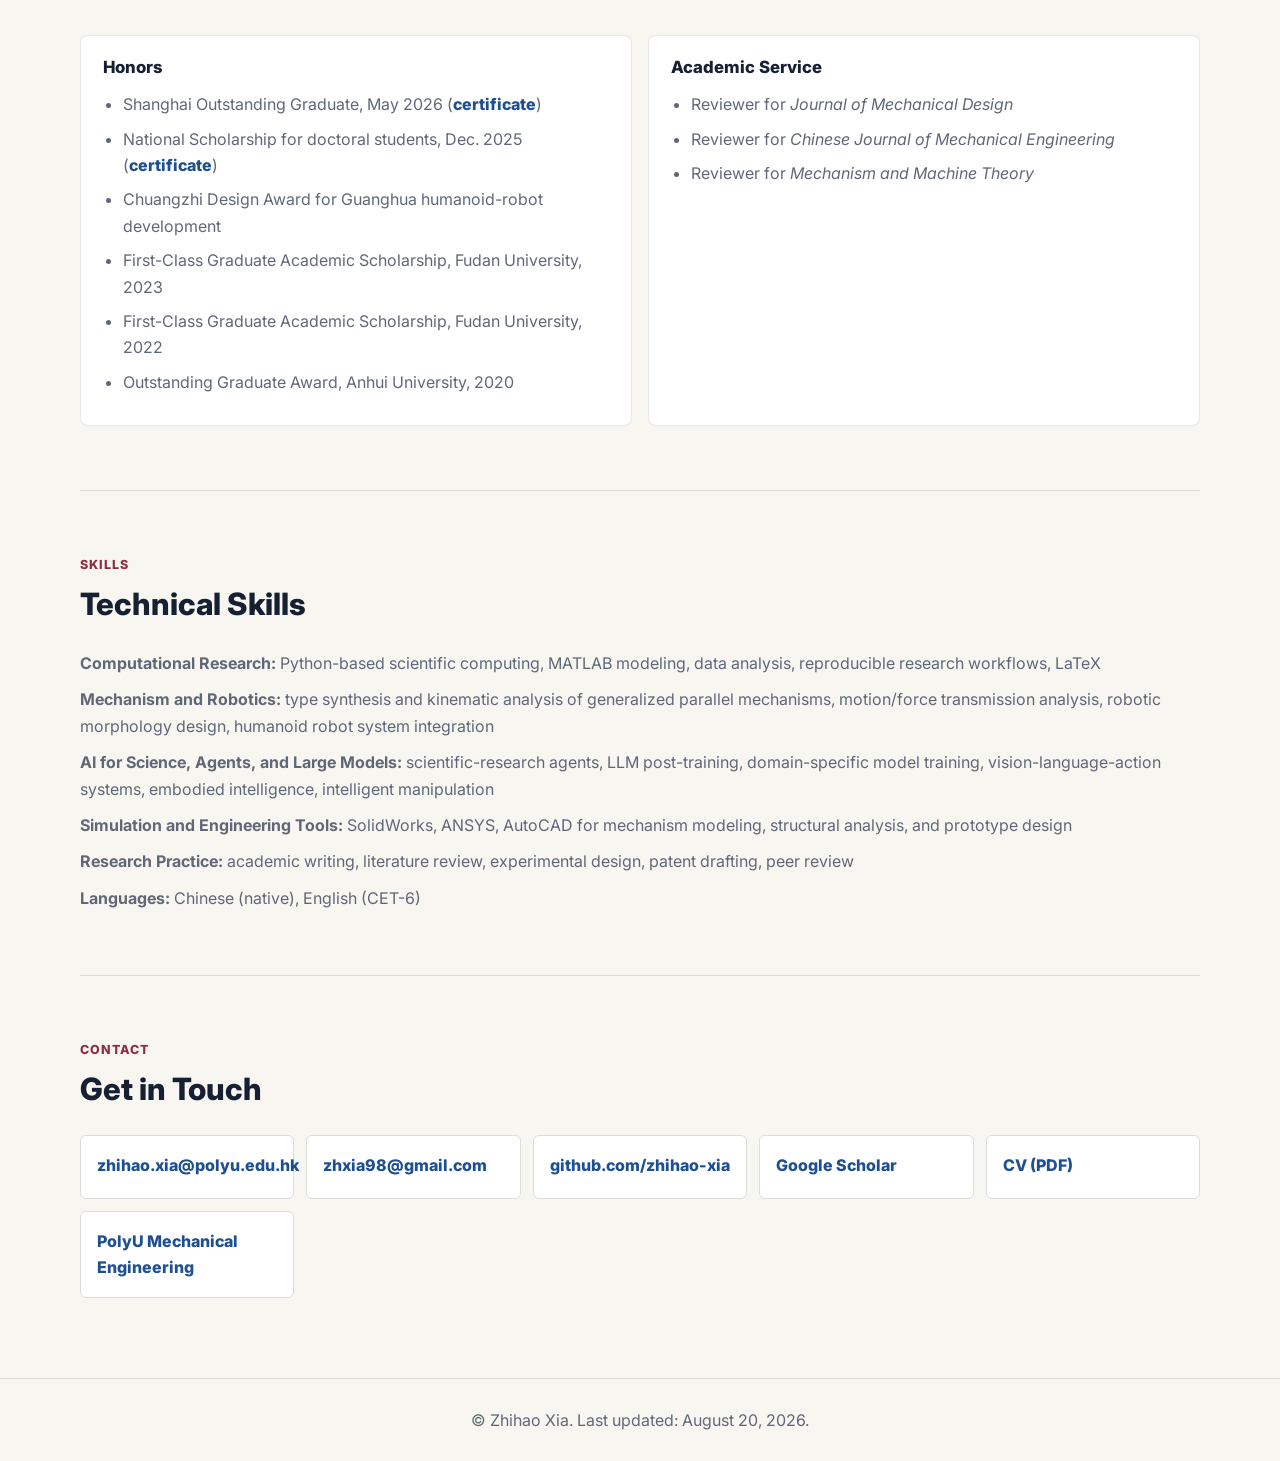
==== commit d518517d: "Put AI for Science first in research focus" ====
--- a/about.html
+++ b/about.html
@@ -59,10 +59,10 @@
             Fudan University in June 2026.
           </p>
           <p>
-            Zhihao Xia's current research focuses on AI agents for scientific
-            research, large language model post-training, domain-specific model
-            training, embodied intelligence, intelligent robotic systems, and
-            robotic manipulation.
+            Zhihao Xia's current research focuses on AI for Science, including
+            AI agents for scientific research, large language model post-training,
+            domain-specific model training, embodied intelligence, intelligent
+            robotic systems, and robotic manipulation.
           </p>
         </div>
       </section>
@@ -159,7 +159,7 @@
         <div class="skill-list">
           <p><strong>Computational Research:</strong> Python-based scientific computing, MATLAB modeling, data analysis, reproducible research workflows, LaTeX</p>
           <p><strong>Mechanism and Robotics:</strong> type synthesis and kinematic analysis of generalized parallel mechanisms, motion/force transmission analysis, robotic morphology design, humanoid robot system integration</p>
-          <p><strong>AI Agents and Large Models:</strong> scientific-research agents, LLM post-training, domain-specific model training, vision-language-action systems, embodied intelligence, intelligent manipulation</p>
+          <p><strong>AI for Science, Agents, and Large Models:</strong> scientific-research agents, LLM post-training, domain-specific model training, vision-language-action systems, embodied intelligence, intelligent manipulation</p>
           <p><strong>Simulation and Engineering Tools:</strong> SolidWorks, ANSYS, AutoCAD for mechanism modeling, structural analysis, and prototype design</p>
           <p><strong>Research Practice:</strong> academic writing, literature review, experimental design, patent drafting, peer review</p>
           <p><strong>Languages:</strong> Chinese (native), English (CET-6)</p>
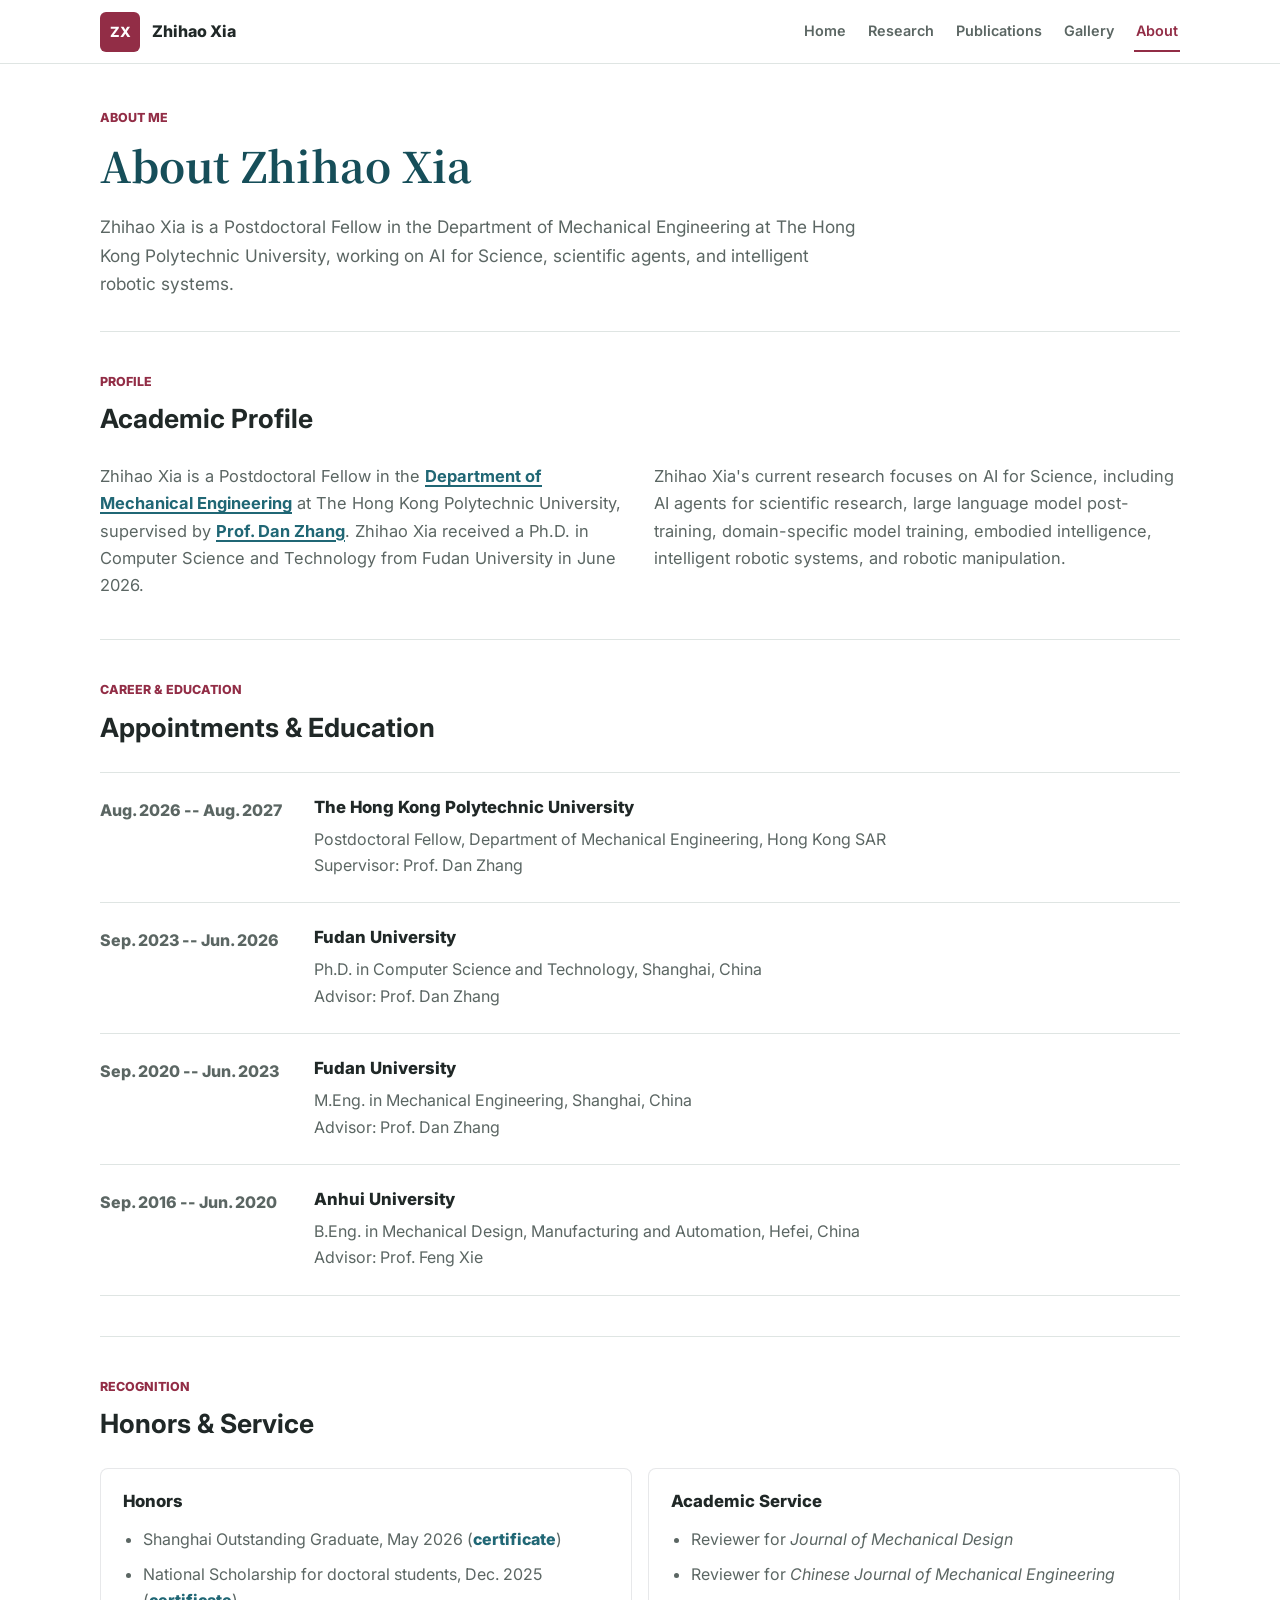
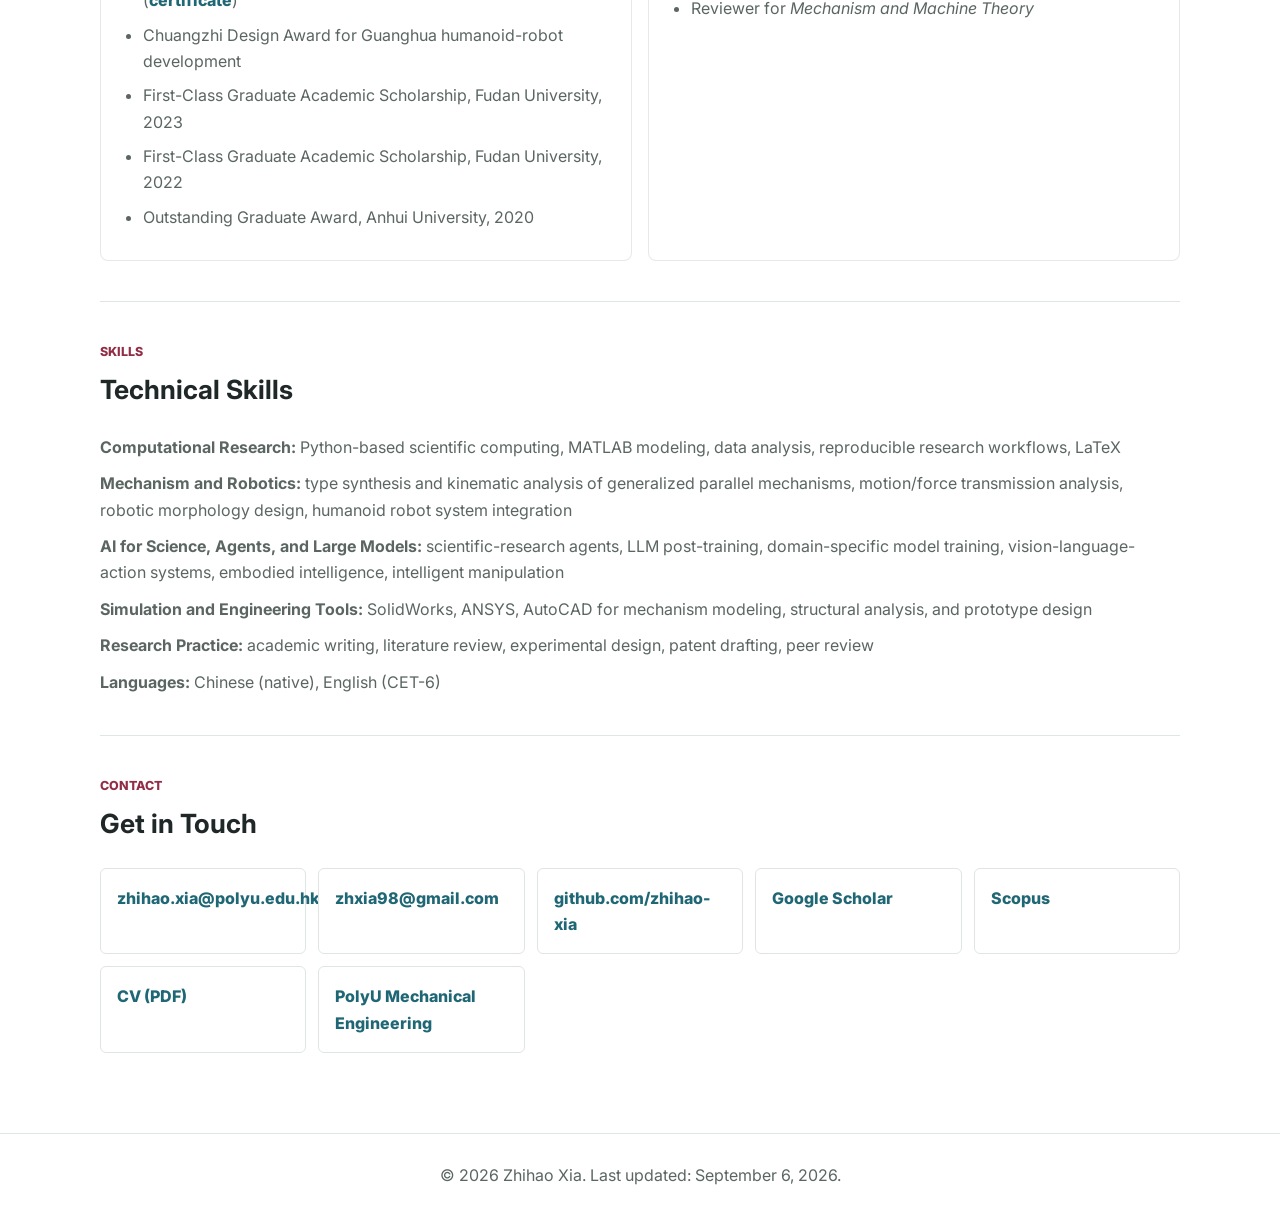
==== commit e0cb5d43: "Expand publication record and refine academic homepage" ====
--- a/about.html
+++ b/about.html
@@ -1,5 +1,5 @@
 <!doctype html>
-<html lang="zh-CN">
+<html lang="en">
   <head>
     <meta charset="utf-8" />
     <meta name="viewport" content="width=device-width, initial-scale=1" />
@@ -24,11 +24,11 @@
       </a>
 
       <nav class="site-nav" aria-label="Primary navigation">
-        <a href="index.html">HomePage(首页)</a>
-        <a href="research.html">Research(科研)</a>
-        <a href="publications.html">Publications(论文集)</a>
-        <a href="gallery.html">Photo Gallery(图片库)</a>
-        <a href="about.html" aria-current="page">About Me(关于我)</a>
+        <a href="index.html">Home</a>
+        <a href="research.html">Research</a>
+        <a href="publications.html">Publications</a>
+        <a href="gallery.html">Gallery</a>
+        <a href="about.html" aria-current="page">About</a>
       </nav>
     </header>
 
@@ -38,9 +38,8 @@
         <h1>About Zhihao Xia</h1>
         <p class="hero-summary">
           Zhihao Xia is a Postdoctoral Fellow in the Department of Mechanical
-          Engineering at The Hong Kong Polytechnic University. This page
-          summarizes Zhihao Xia's appointments, education, research profile,
-          honors, service, skills, and contact information.
+          Engineering at The Hong Kong Polytechnic University, working on
+          AI for Science, scientific agents, and intelligent robotic systems.
         </p>
       </section>
 
@@ -176,6 +175,7 @@
           <a href="mailto:zhxia98@gmail.com">zhxia98@gmail.com</a>
           <a href="https://github.com/zhihao-xia">github.com/zhihao-xia</a>
           <a href="https://scholar.google.com/citations?user=0CtcaZQAAAAJ&amp;hl=zh-CN">Google Scholar</a>
+          <a href="https://www.scopus.com/authid/detail.uri?authorId=57384968200">Scopus</a>
           <a href="assets/cv/Zhihao_Xia_CV.pdf">CV (PDF)</a>
           <a href="https://www.polyu.edu.hk/me/">PolyU Mechanical Engineering</a>
         </div>
@@ -183,7 +183,7 @@
     </main>
 
     <footer class="site-footer">
-      <p>© <span id="year"></span> Zhihao Xia. Last updated: August 20, 2026.</p>
+      <p>© <span id="year"></span> Zhihao Xia. Last updated: September 6, 2026.</p>
     </footer>
 
     <script src="script.js"></script>
--- a/styles.css
+++ b/styles.css
@@ -1,20 +1,20 @@
 :root {
-  --bg: #f7f6f1;
+  --bg: #ffffff;
   --surface: #ffffff;
-  --surface-soft: #fbfaf7;
-  --muted-surface: #edf3ef;
-  --ink: #172033;
-  --ink-soft: #2f3a4e;
-  --muted: #606878;
-  --line: #d9ded8;
-  --accent: #1d4f91;
-  --accent-dark: #173f74;
+  --surface-soft: #f6f8f8;
+  --muted-surface: #f4f7f7;
+  --ink: #202827;
+  --ink-soft: #36423f;
+  --muted: #5b6663;
+  --line: #dfe5e3;
+  --accent: #206775;
+  --accent-dark: #164e59;
   --teal: #0f766e;
-  --wine: #8f2d42;
+  --wine: #922d46;
   --gold: #a16207;
   --shadow: 0 18px 45px rgba(23, 32, 51, 0.08);
   --radius: 8px;
-  --max-width: 1120px;
+  --max-width: 1080px;
 }
 
 * {
@@ -23,14 +23,13 @@
 
 html {
   scroll-behavior: smooth;
+  scroll-padding-top: 100px;
 }
 
 body {
   margin: 0;
   color: var(--ink);
-  background:
-    linear-gradient(180deg, rgba(237, 243, 239, 0.78), rgba(247, 246, 241, 0) 340px),
-    var(--bg);
+  background: var(--bg);
   font-family: Inter, system-ui, -apple-system, BlinkMacSystemFont, "Segoe UI", sans-serif;
   line-height: 1.65;
 }
@@ -54,10 +53,10 @@
   align-items: center;
   justify-content: space-between;
   gap: 24px;
-  min-height: 72px;
-  padding: 14px max(22px, calc((100vw - var(--max-width)) / 2));
-  background: rgba(247, 246, 241, 0.94);
-  border-bottom: 1px solid rgba(217, 222, 216, 0.9);
+  min-height: 64px;
+  padding: 10px max(22px, calc((100% - var(--max-width)) / 2));
+  background: rgba(255, 255, 255, 0.96);
+  border-bottom: 1px solid var(--line);
   backdrop-filter: blur(16px);
 }
 
@@ -77,7 +76,7 @@
   height: 40px;
   flex: 0 0 40px;
   color: #ffffff;
-  background: var(--ink);
+  background: var(--wine);
   border-radius: 6px;
   font-size: 0.88rem;
   letter-spacing: 0;
@@ -90,23 +89,23 @@
 .site-nav {
   display: flex;
   align-items: center;
-  gap: 4px;
-  color: var(--muted);
-  font-size: 0.93rem;
-  font-weight: 700;
+  gap: 18px;
+  color: var(--muted);
+  font-size: 0.9rem;
+  font-weight: 600;
 }
 
 .site-nav a {
   position: relative;
-  padding: 8px 10px;
-  border-radius: 6px;
+  padding: 8px 2px;
+  border-bottom: 2px solid transparent;
   white-space: nowrap;
 }
 
 .site-nav a:hover,
 .site-nav a[aria-current="page"] {
-  color: var(--accent-dark);
-  background: rgba(29, 79, 145, 0.08);
+  color: var(--wine);
+  border-bottom-color: var(--wine);
 }
 
 .section,
@@ -122,7 +121,7 @@
   grid-template-columns: minmax(0, 1fr) 310px;
   gap: clamp(32px, 6vw, 76px);
   align-items: start;
-  padding: 72px 0 60px;
+  padding: 48px 0;
 }
 
 .home-intro,
@@ -132,7 +131,7 @@
 }
 
 .page-hero {
-  padding: 70px 0 48px;
+  padding: 44px 0 32px;
 }
 
 .page-hero h1 {
@@ -144,7 +143,7 @@
   color: var(--wine);
   font-size: 0.78rem;
   font-weight: 800;
-  letter-spacing: 0.08em;
+  letter-spacing: 0;
   text-transform: uppercase;
 }
 
@@ -159,13 +158,13 @@
 h2,
 h3 {
   margin: 0;
-  line-height: 1.18;
+  line-height: 1.25;
 }
 
 h1 {
   color: var(--ink);
   font-family: "Noto Serif SC", Georgia, serif;
-  font-size: clamp(2.3rem, 4.8vw, 3.75rem);
+  font-size: 2.625rem;
   font-weight: 700;
 }
 
@@ -179,8 +178,8 @@
 
 h2 {
   color: var(--ink);
-  font-size: clamp(1.55rem, 2.4vw, 2rem);
-  font-weight: 800;
+  font-size: 1.65rem;
+  font-weight: 700;
 }
 
 h3 {
@@ -331,7 +330,7 @@
 }
 
 .section {
-  padding: 64px 0;
+  padding: 40px 0;
   border-top: 1px solid var(--line);
 }
 
@@ -596,7 +595,7 @@
   color: var(--gold);
   font-size: 0.78rem;
   font-weight: 800;
-  letter-spacing: 0.06em;
+  letter-spacing: 0;
   text-transform: uppercase;
 }
 
@@ -647,11 +646,8 @@
 }
 
 .research-project {
-  padding: 28px;
-  background: var(--surface);
-  border: 1px solid var(--line);
-  border-radius: var(--radius);
-  box-shadow: 0 10px 30px rgba(23, 32, 51, 0.05);
+  padding: 28px 0;
+  border-bottom: 1px solid var(--line);
 }
 
 .research-project h2 {
@@ -680,13 +676,13 @@
   width: 100%;
   aspect-ratio: 4 / 3;
   height: auto;
-  object-fit: cover;
+  object-fit: contain;
 }
 
 .research-project-figure figcaption {
   padding: 9px 11px;
   color: var(--muted);
-  background: rgba(251, 250, 247, 0.96);
+  background: var(--surface-soft);
   border-top: 1px solid var(--line);
   font-size: 0.74rem;
   font-weight: 700;
@@ -893,19 +889,384 @@
   margin: 0;
 }
 
+[hidden] {
+  display: none !important;
+}
+
+.sr-only {
+  position: absolute;
+  width: 1px;
+  height: 1px;
+  padding: 0;
+  margin: -1px;
+  overflow: hidden;
+  clip-path: inset(50%);
+  white-space: nowrap;
+  border: 0;
+}
+
+.home-hero {
+  grid-template-columns: minmax(0, 1fr) 230px;
+  gap: 56px;
+  align-items: center;
+}
+
+.home-hero .profile-card {
+  padding: 0;
+  border: 0;
+  border-radius: 0;
+  box-shadow: none;
+  background: none;
+}
+
+.home-hero .profile-photo {
+  object-fit: contain;
+  border-radius: 4px;
+}
+
+.home-hero .profile-title {
+  color: var(--wine);
+  font-weight: 600;
+  margin-top: 12px;
+}
+
+.profile-lines,
+.intro-copy {
+  font-size: 0.96rem;
+}
+
+.profile-lines strong,
+.profile-lines a,
+.profile-contact a {
+  font-weight: 600;
+}
+
+.quick-links {
+  column-gap: 22px;
+  row-gap: 8px;
+  margin-top: 20px;
+}
+
+.quick-links > a:not(.button) {
+  color: var(--accent);
+  font-weight: 600;
+  text-decoration: underline;
+  text-underline-offset: 5px;
+  text-decoration-color: #adc6ca;
+}
+
+.quick-links > a:hover,
+.compact-publication a:hover {
+  color: var(--wine);
+}
+
+.profile-contact {
+  font-size: 0.94rem;
+  margin-top: 14px;
+}
+
+.home-dashboard {
+  grid-template-columns: minmax(0, 1.4fr) minmax(0, 1fr);
+  gap: 48px;
+}
+
+.home-dashboard h2 {
+  font-size: 1.4rem;
+}
+
+.news-list {
+  gap: 20px;
+}
+
+.news-item {
+  grid-template-columns: 74px 20px minmax(0, 1fr);
+  gap: 8px;
+  font-size: 0.94rem;
+}
+
+.news-item time {
+  font-size: 0.86rem;
+  font-weight: 600;
+  font-style: normal;
+  color: var(--wine);
+  font-variant-numeric: tabular-nums;
+}
+
+.news-item em {
+  color: var(--ink-soft);
+}
+
+.news-archive {
+  margin-top: 24px;
+}
+
+.news-archive summary {
+  width: fit-content;
+  cursor: pointer;
+  color: var(--accent);
+  font-weight: 600;
+  padding: 8px 0;
+}
+
+.news-archive[open] .news-list {
+  margin-top: 16px;
+}
+
+.scopus-panel {
+  padding-bottom: 24px;
+  border-bottom: 1px solid var(--line);
+}
+
+.scopus-panel h2 a {
+  color: var(--accent);
+}
+
+.academic-metrics {
+  display: grid;
+  grid-template-columns: repeat(3, minmax(0, 1fr));
+  gap: 12px;
+  margin: 16px 0 8px;
+}
+
+.academic-metrics div {
+  display: flex;
+  flex-direction: column-reverse;
+}
+
+.academic-metrics dt {
+  font-size: 0.78rem;
+  color: var(--muted);
+}
+
+.academic-metrics dd {
+  margin: 0;
+  font-size: 1.7rem;
+  line-height: 1.4;
+  font-weight: 600;
+  font-variant-numeric: tabular-nums;
+}
+
+.metrics-date {
+  margin: 0;
+  color: var(--muted);
+  font-size: 0.74rem;
+}
+
+.recent-heading {
+  margin-top: 26px;
+  margin-bottom: 20px;
+}
+
+.compact-publication h3 {
+  font-weight: 600;
+  line-height: 1.45;
+}
+
+.compact-publication h3 a {
+  color: var(--accent-dark);
+}
+
+.compact-publication p,
+.service-list {
+  font-size: 0.86rem;
+}
+
+.publication-filters {
+  display: flex;
+  flex-wrap: wrap;
+  justify-content: space-between;
+  gap: 16px 24px;
+  align-items: center;
+}
+
+.publication-modes {
+  display: flex;
+  flex-wrap: wrap;
+  gap: 4px;
+  padding: 0;
+  margin: 0;
+  border: 0;
+}
+
+.publication-modes label {
+  position: relative;
+  cursor: pointer;
+  font-size: 0.86rem;
+}
+
+.publication-modes input {
+  position: absolute;
+  opacity: 0;
+  width: 1px;
+  height: 1px;
+}
+
+.publication-modes span {
+  display: block;
+  padding: 9px 12px;
+  color: var(--muted);
+  border-bottom: 2px solid transparent;
+}
+
+.publication-modes input:checked + span {
+  color: var(--wine);
+  border-bottom-color: var(--wine);
+  background: #faf2f4;
+}
+
+.publication-modes input:focus-visible + span,
+summary:focus-visible,
+input[type="search"]:focus-visible {
+  outline: 2px solid var(--accent);
+  outline-offset: 3px;
+}
+
+.publication-search {
+  flex: 0 1 260px;
+  min-width: 0;
+}
+
+.publication-search input {
+  width: 100%;
+  min-height: 42px;
+  border: 1px solid var(--line);
+  border-radius: 4px;
+  padding: 8px 12px;
+  background: var(--surface);
+  font: inherit;
+  font-size: 0.9rem;
+  color: var(--ink);
+}
+
+.publication-overview {
+  display: flex;
+  flex-wrap: wrap;
+  justify-content: space-between;
+  gap: 6px 16px;
+  padding: 18px 0 26px;
+  color: var(--muted);
+  font-size: 0.84rem;
+}
+
+.publication-overview p {
+  margin: 0;
+}
+
+#publication-count {
+  color: var(--ink);
+  font-weight: 600;
+}
+
+.publication-layout {
+  display: grid;
+  grid-template-columns: 110px minmax(0, 1fr);
+  gap: 48px;
+  align-items: start;
+  border-top: 1px solid var(--line);
+  padding-top: 26px;
+}
+
+.publication-years {
+  position: sticky;
+  top: 96px;
+  display: grid;
+  gap: 4px;
+}
+
+.publication-years a {
+  display: flex;
+  justify-content: space-between;
+  gap: 16px;
+  padding: 8px 6px;
+  color: var(--accent);
+  font-size: 0.94rem;
+  font-weight: 600;
+}
+
+.publication-years a:hover {
+  background: var(--surface-soft);
+}
+
+.publication-years span {
+  color: var(--muted);
+  font-size: 0.78rem;
+  font-weight: 400;
+}
+
+.publication-year-group {
+  scroll-margin-top: 20px;
+  margin-bottom: 36px;
+}
+
+.publication-year-group > h2 {
+  color: var(--wine);
+  font-size: 1.35rem;
+  margin: 6px 0 8px;
+}
+
+.publication-record {
+  padding: 22px 0;
+  border-bottom: 1px solid var(--line);
+  scroll-margin-top: 20px;
+}
+
+.publication-record:target {
+  border-bottom-color: var(--wine);
+}
+
+.publication-record h3 {
+  font-size: 1.05rem;
+  font-weight: 600;
+  line-height: 1.5;
+  margin: 6px 0 9px;
+  color: var(--accent-dark);
+}
+
+.publication-meta {
+  display: flex;
+  flex-wrap: wrap;
+  gap: 8px 18px;
+  font-size: 0.75rem;
+  font-weight: 600;
+  color: var(--muted);
+}
+
+.publication-status {
+  color: var(--wine);
+}
+
+.publication-authors,
+.publication-venue {
+  font-size: 0.92rem;
+  line-height: 1.65;
+  color: var(--muted);
+  margin: 6px 0;
+}
+
+.publication-authors strong {
+  color: var(--ink);
+  font-weight: 700;
+}
+
+.publication-record .inline-links {
+  font-size: 0.83rem;
+  font-weight: 600;
+}
+
+.inline-links a:hover {
+  text-decoration: underline;
+  text-underline-offset: 4px;
+}
+
 @media (max-width: 960px) {
   .site-header {
-    align-items: flex-start;
-    flex-direction: column;
+    gap: 16px;
   }
 
   .site-nav {
-    width: 100%;
-    overflow-x: auto;
-    padding-bottom: 2px;
-  }
-
-  .home-hero,
+    gap: 12px;
+  }
+
   .hero,
   .profile-intro {
     grid-template-columns: 1fr;
@@ -945,13 +1306,121 @@
 }
 
 @media (max-width: 640px) {
+  html {
+    scroll-padding-top: 150px;
+  }
+
+  .site-header {
+    flex-direction: column;
+    align-items: flex-start;
+    gap: 6px;
+    padding: 10px 16px 4px;
+  }
+
+  .site-nav {
+    flex-wrap: wrap;
+    gap: 4px 6px;
+    font-size: 0.79rem;
+  }
+
+  .site-nav a {
+    padding: 8px 0;
+  }
+
+  h1 {
+    font-size: 2rem;
+  }
+
+  h2 {
+    font-size: 1.4rem;
+  }
+
+  .home-hero {
+    grid-template-columns: minmax(0, 1fr) 96px;
+    gap: 16px;
+    padding: 30px 0;
+  }
+
+  .home-intro {
+    display: contents;
+  }
+
+  .home-hero .profile-heading {
+    grid-column: 1;
+  }
+
+  .home-hero .profile-heading .eyebrow {
+    font-size: 0.72rem;
+  }
+
+  .home-hero .profile-title {
+    font-size: 0.94rem;
+    margin-bottom: 0;
+  }
+
+  .home-hero .profile-lines,
+  .home-hero .intro-copy,
+  .home-hero .quick-links,
+  .home-hero .profile-contact {
+    grid-column: 1 / -1;
+    margin-top: 0;
+  }
+
+  .home-hero .intro-copy p:first-child {
+    margin-top: 0;
+  }
+
+  .home-hero .profile-card {
+    grid-row: 1;
+    grid-column: 2;
+    align-self: start;
+    width: 96px;
+  }
+
+  .home-hero .profile-photo {
+    width: 96px;
+    height: 134px;
+  }
+
+  .publication-filters {
+    gap: 16px;
+  }
+
+  .publication-search {
+    flex-basis: 100%;
+  }
+
+  .publication-modes span {
+    padding: 8px;
+  }
+
+  .publication-layout {
+    grid-template-columns: minmax(0, 1fr);
+    gap: 24px;
+  }
+
+  .publication-years {
+    position: static;
+    display: flex;
+    flex-wrap: wrap;
+    gap: 4px 12px;
+  }
+
+  .publication-years a {
+    gap: 6px;
+    padding: 4px 0;
+  }
+
+  .publication-record h3 {
+    font-size: 1rem;
+  }
   .section,
   .section-band {
     width: min(100% - 32px, var(--max-width));
   }
 
   .section {
-    padding: 50px 0;
+    padding: 32px 0;
   }
 
   .section-muted {
@@ -977,8 +1446,12 @@
   }
 
   .news-item {
-    grid-template-columns: 84px 24px minmax(0, 1fr);
-    gap: 6px;
+    grid-template-columns: 74px minmax(0, 1fr);
+    gap: 4px 8px;
+  }
+
+  .news-item p {
+    grid-column: 1 / -1;
   }
 
   .section-heading-row,
@@ -996,7 +1469,7 @@
   }
 
   .research-project {
-    padding: 22px;
+    padding: 22px 0;
   }
 
   .research-project-figure {
@@ -1008,3 +1481,9 @@
     flex: 1 1 130px;
   }
 }
+
+@media (prefers-reduced-motion: reduce) {
+  html {
+    scroll-behavior: auto;
+  }
+}
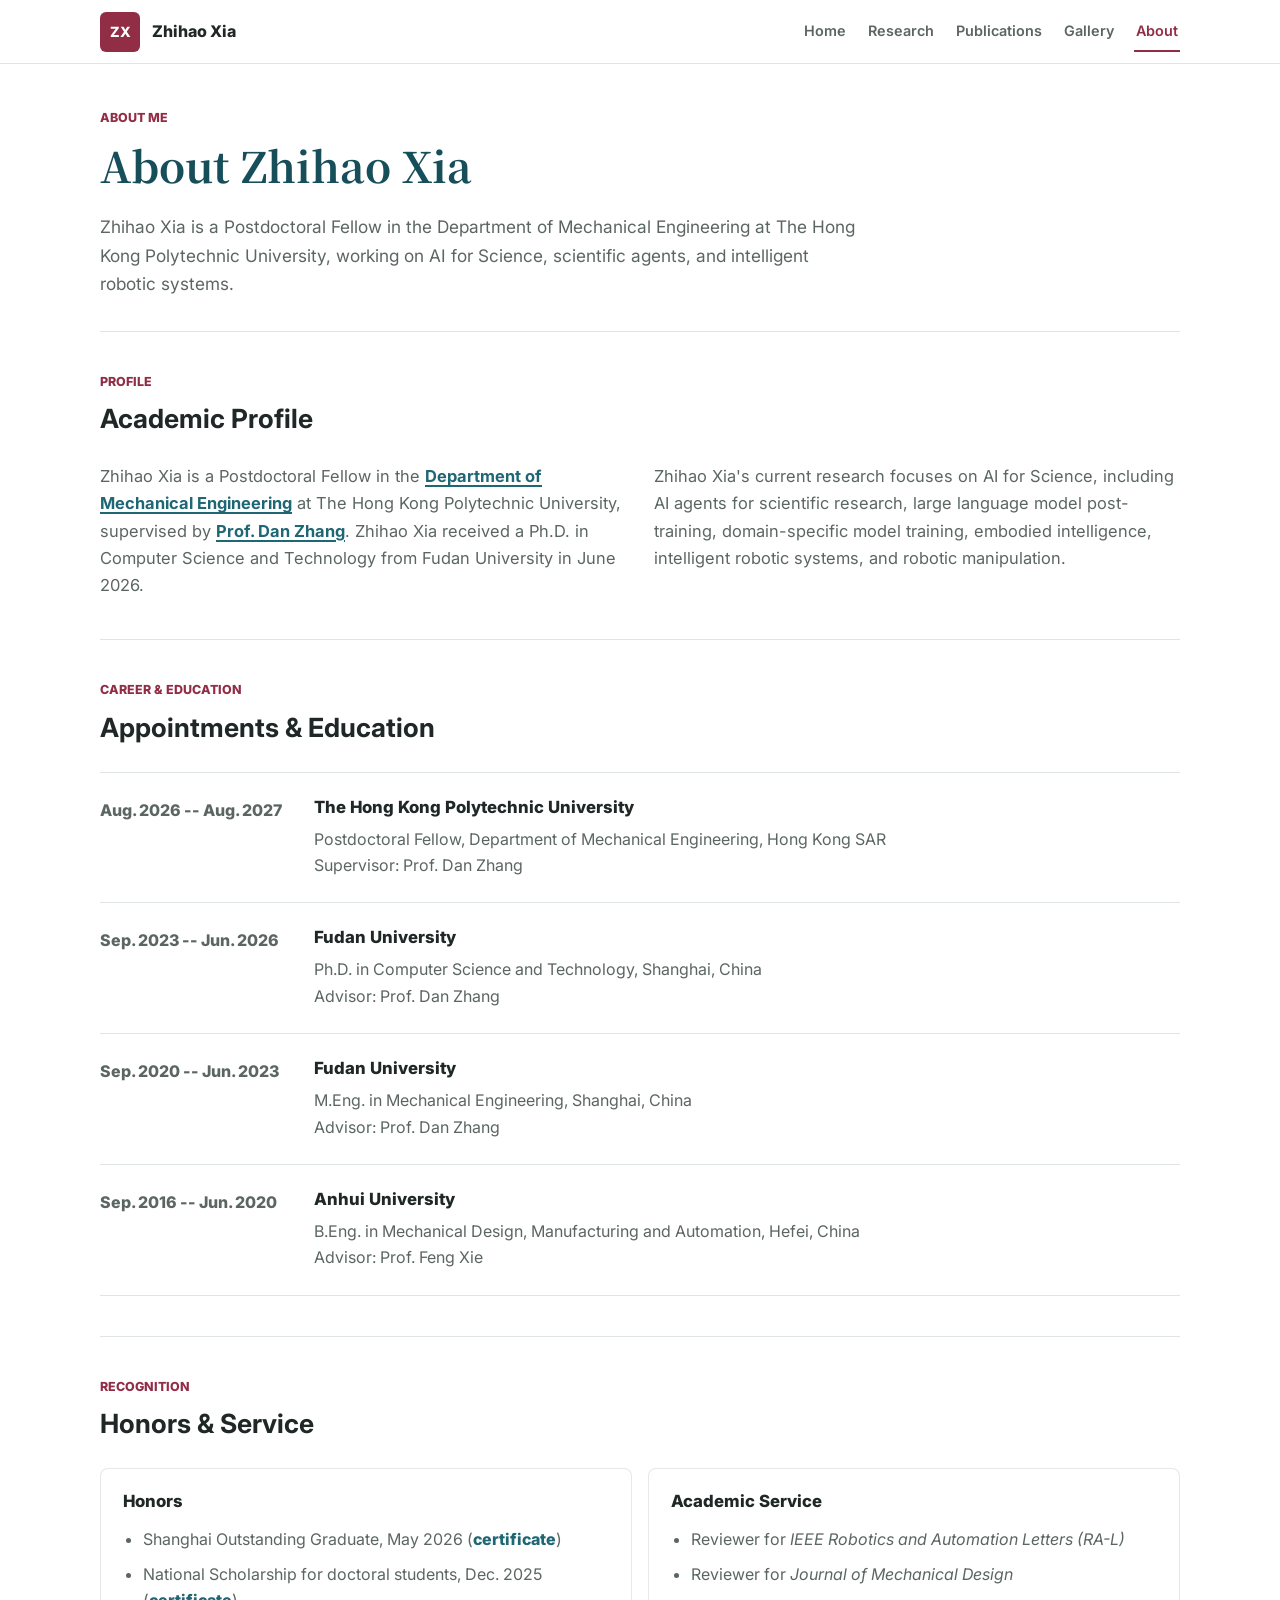
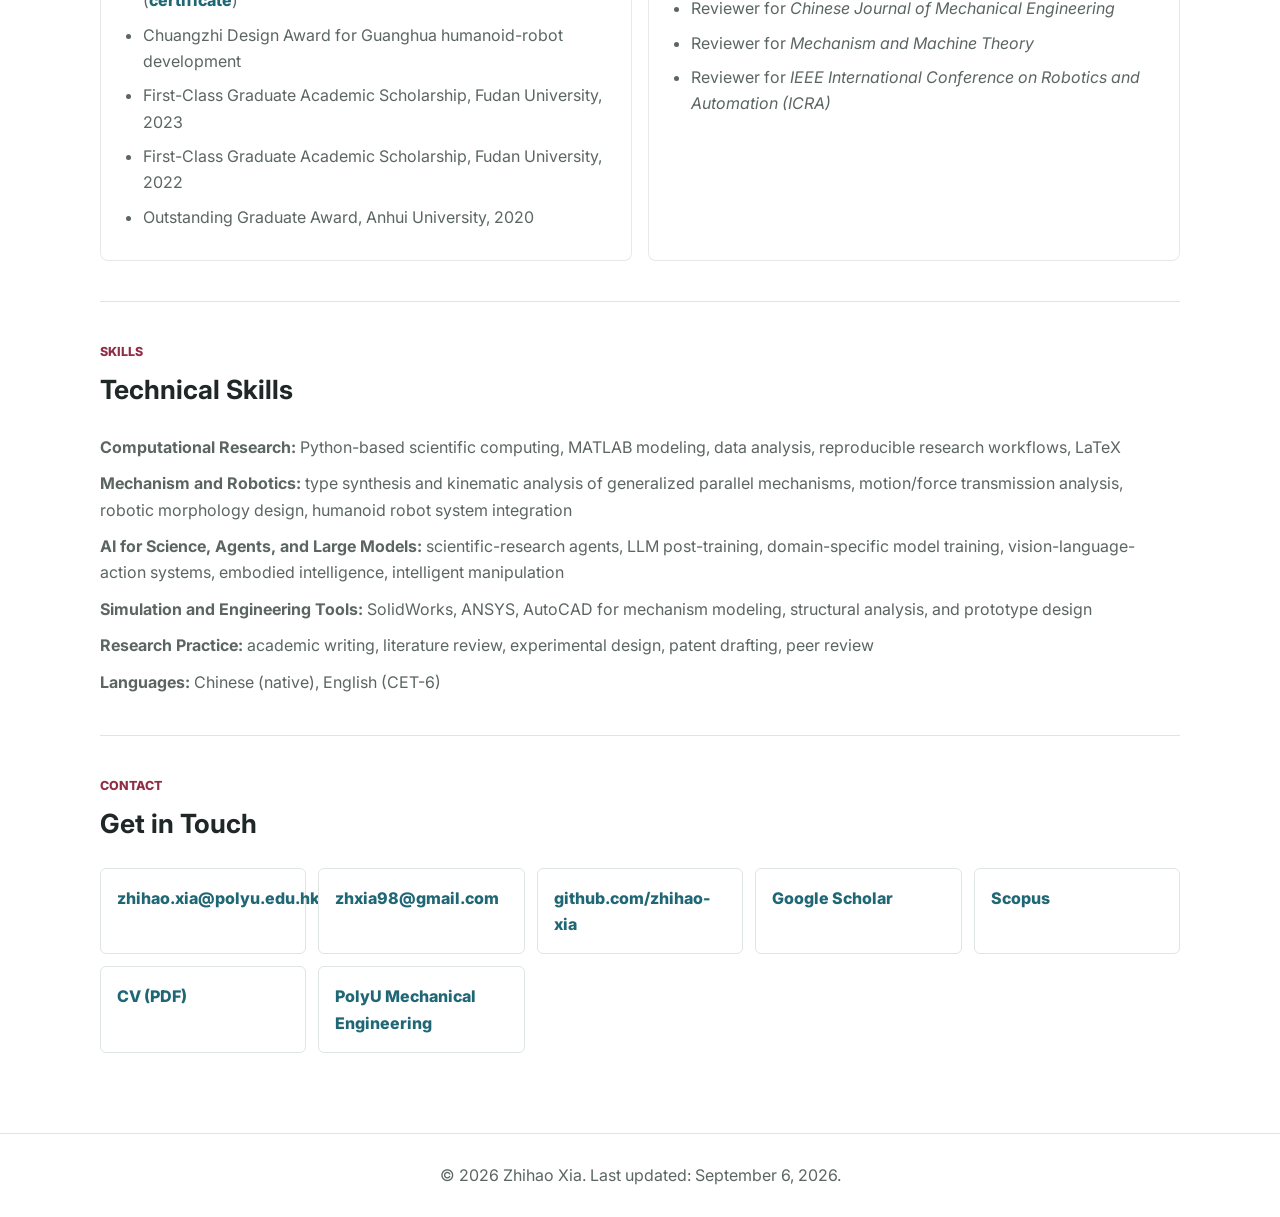
==== commit fce7d4af: "Add ICRA and IEEE RA-L reviewer service" ====
--- a/about.html
+++ b/about.html
@@ -142,9 +142,11 @@
           <article class="honor-card">
             <h3>Academic Service</h3>
             <ul class="compact-list">
+              <li>Reviewer for <em>IEEE Robotics and Automation Letters (RA-L)</em></li>
               <li>Reviewer for <em>Journal of Mechanical Design</em></li>
               <li>Reviewer for <em>Chinese Journal of Mechanical Engineering</em></li>
               <li>Reviewer for <em>Mechanism and Machine Theory</em></li>
+              <li>Reviewer for <em>IEEE International Conference on Robotics and Automation (ICRA)</em></li>
             </ul>
           </article>
         </div>
--- a/styles.css
+++ b/styles.css
@@ -1012,48 +1012,8 @@
   margin-top: 16px;
 }
 
-.scopus-panel {
-  padding-bottom: 24px;
-  border-bottom: 1px solid var(--line);
-}
-
-.scopus-panel h2 a {
-  color: var(--accent);
-}
-
-.academic-metrics {
-  display: grid;
-  grid-template-columns: repeat(3, minmax(0, 1fr));
-  gap: 12px;
-  margin: 16px 0 8px;
-}
-
-.academic-metrics div {
-  display: flex;
-  flex-direction: column-reverse;
-}
-
-.academic-metrics dt {
-  font-size: 0.78rem;
-  color: var(--muted);
-}
-
-.academic-metrics dd {
-  margin: 0;
-  font-size: 1.7rem;
-  line-height: 1.4;
-  font-weight: 600;
-  font-variant-numeric: tabular-nums;
-}
-
-.metrics-date {
-  margin: 0;
-  color: var(--muted);
-  font-size: 0.74rem;
-}
-
 .recent-heading {
-  margin-top: 26px;
+  margin-top: 0;
   margin-bottom: 20px;
 }
 
